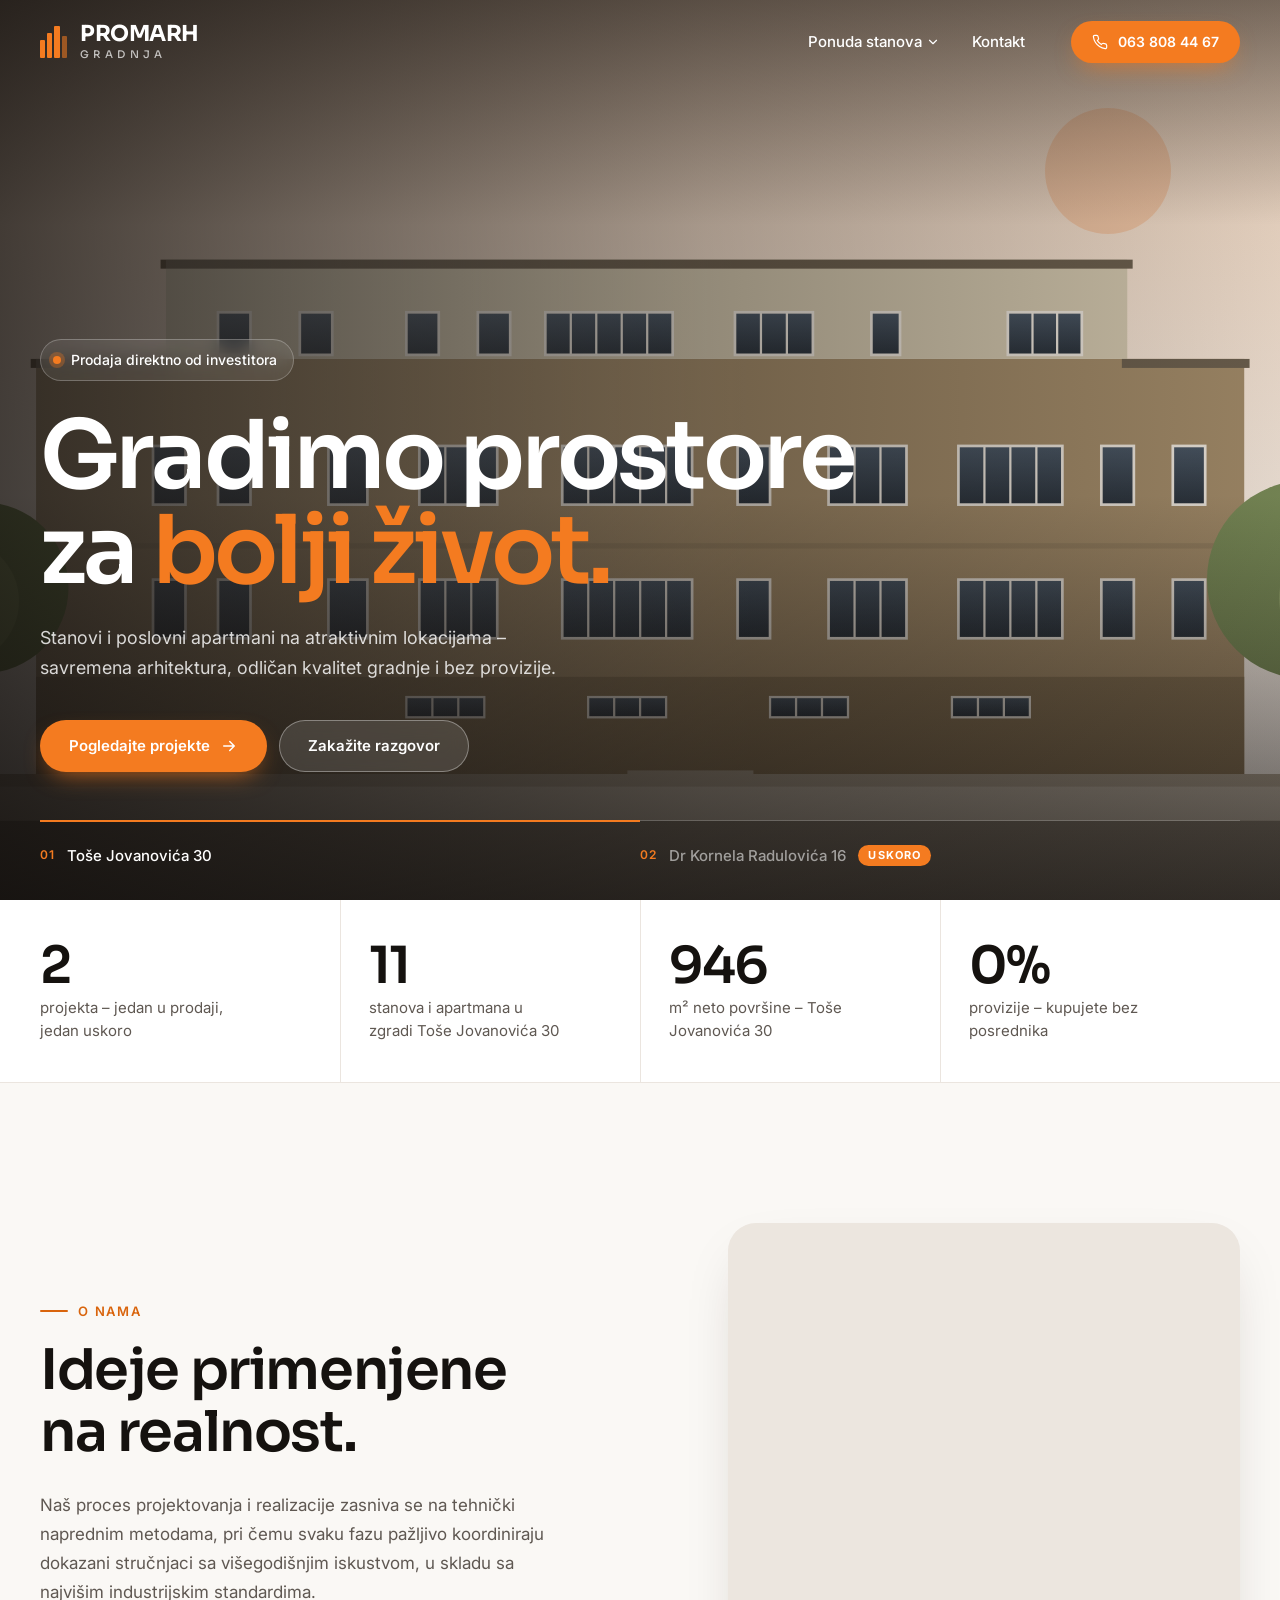
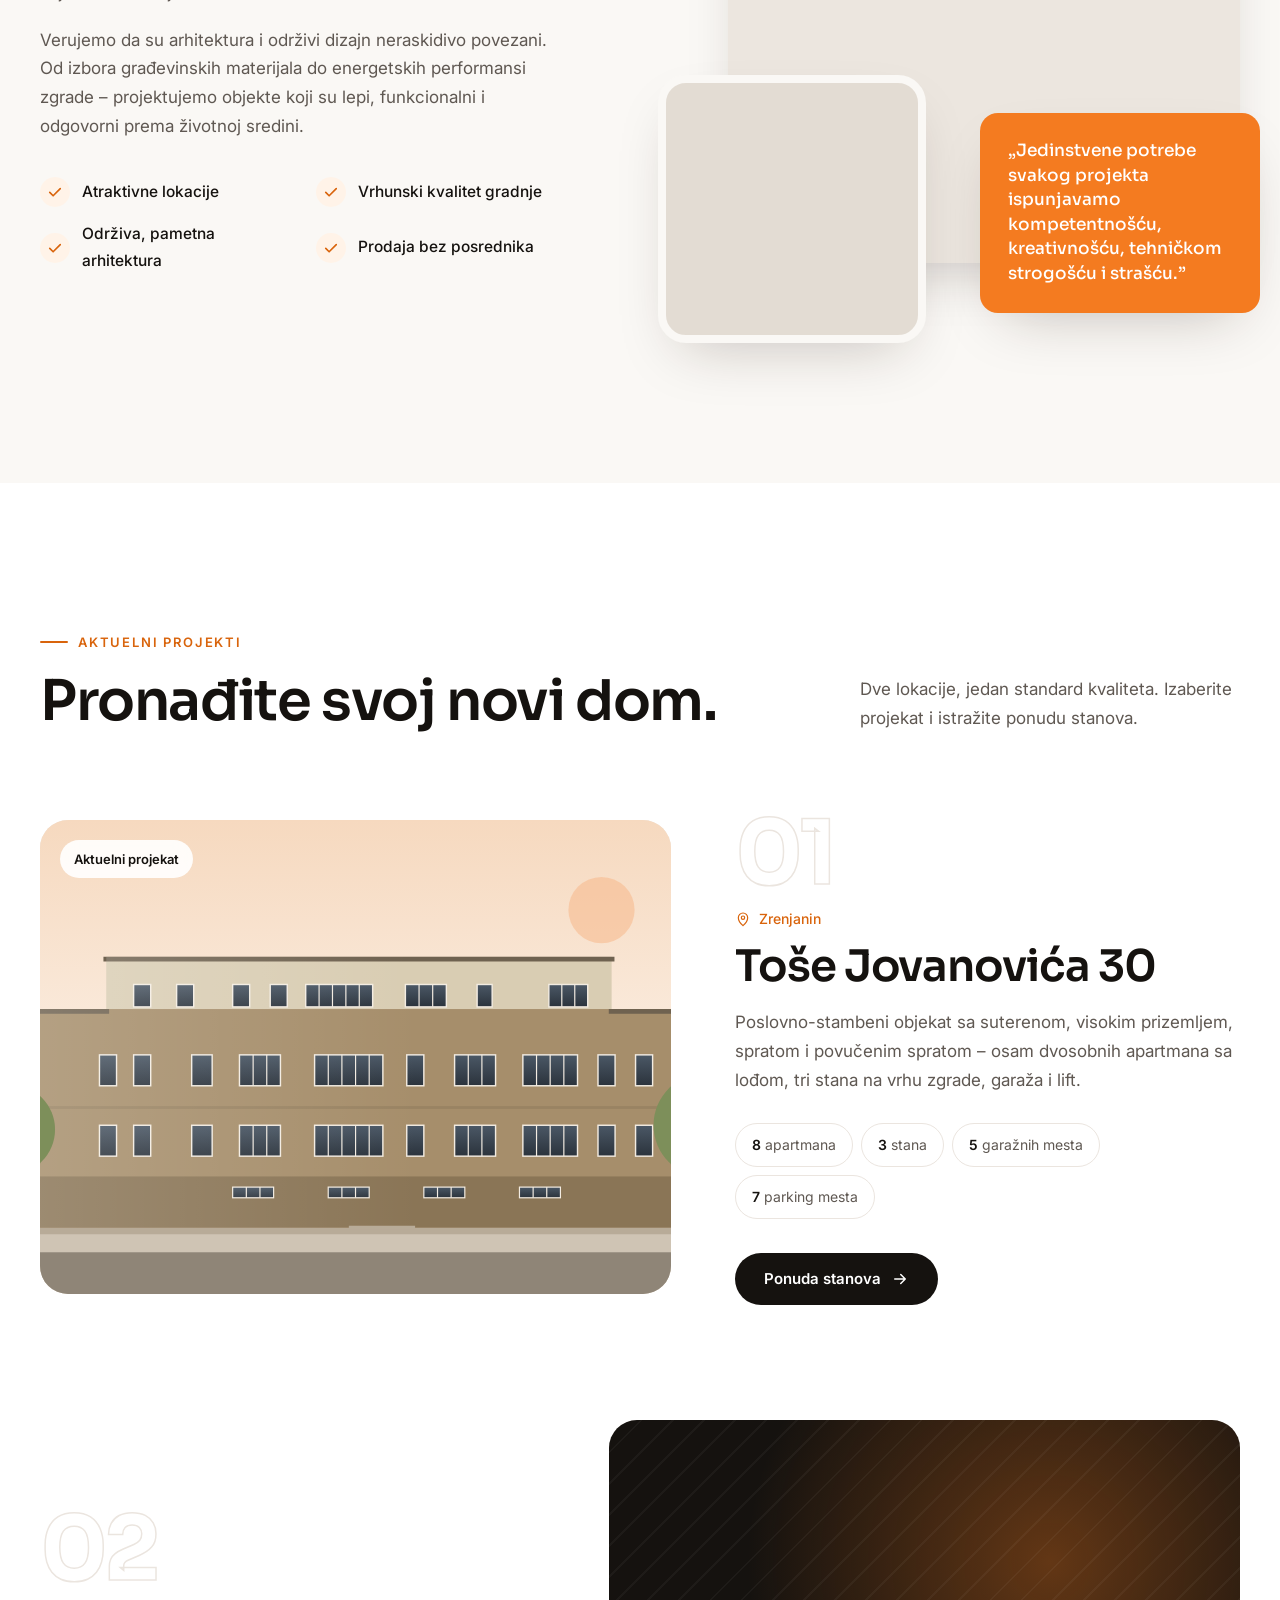
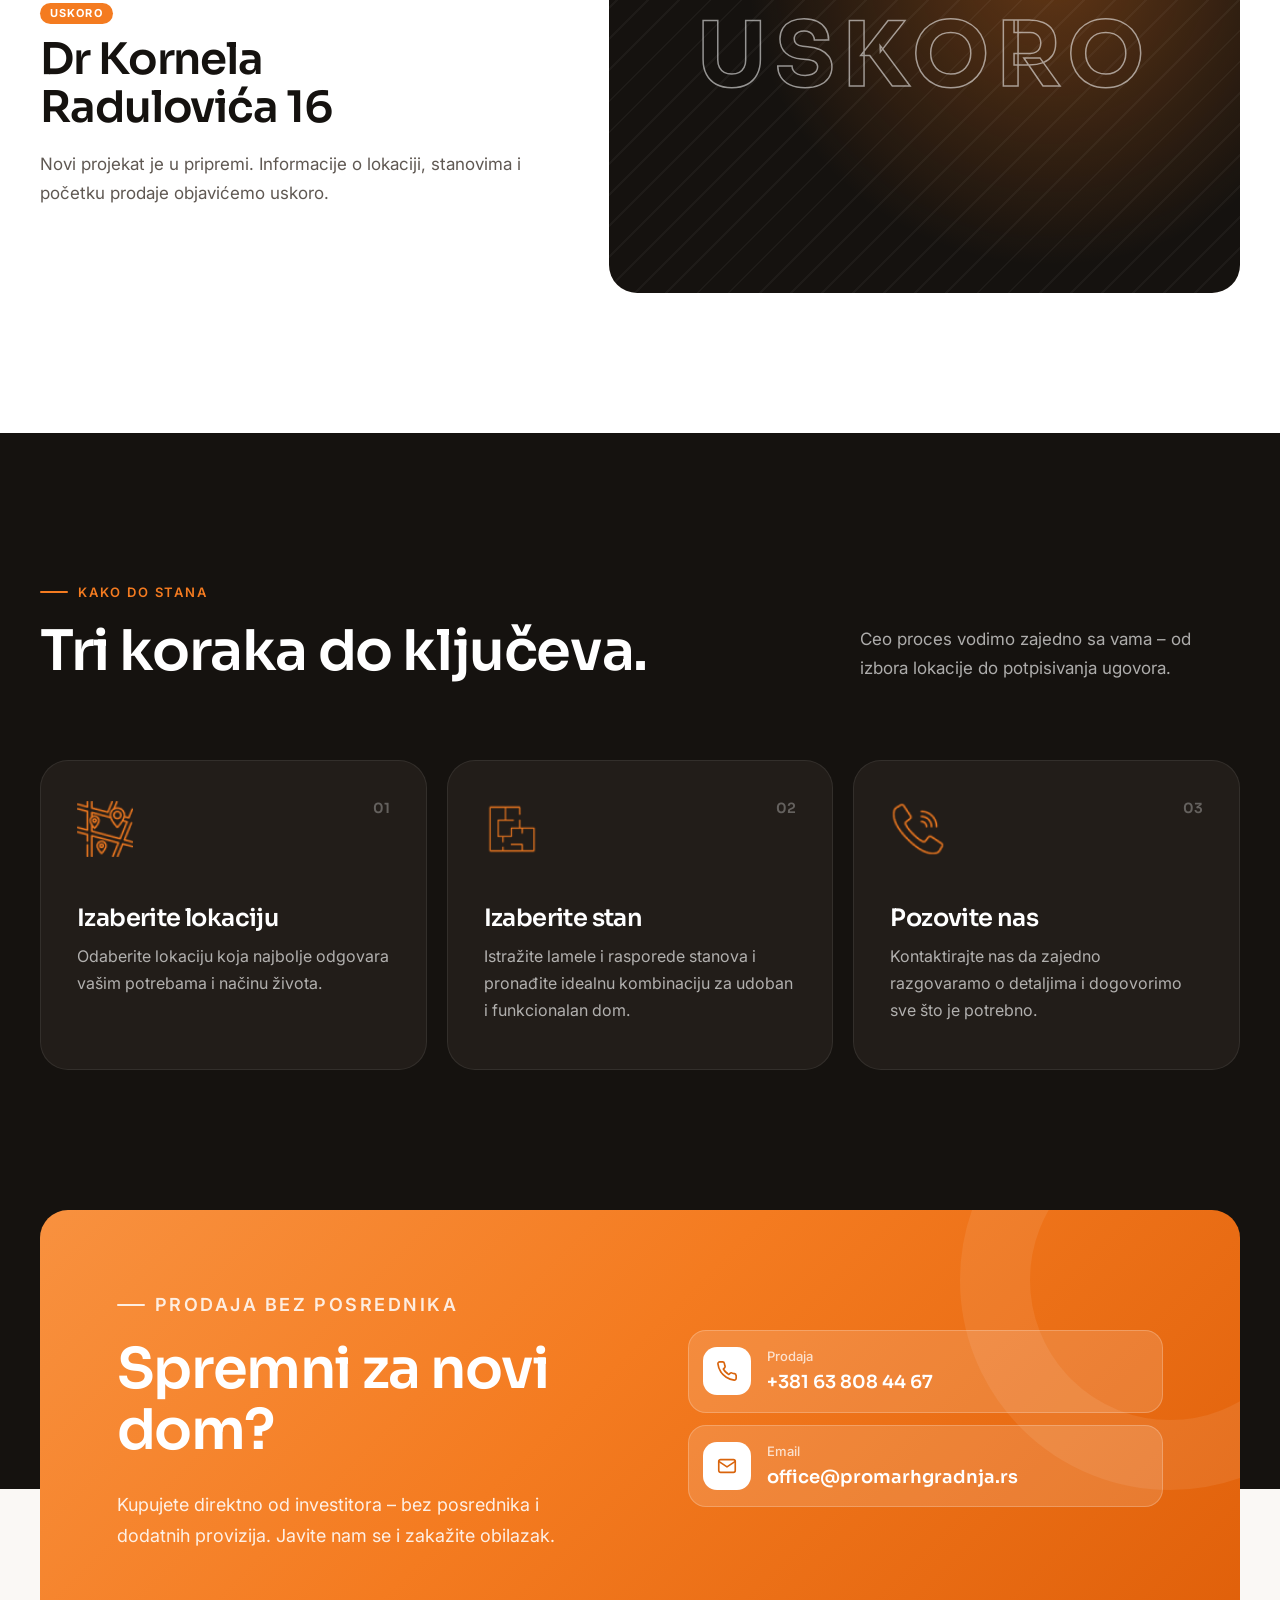
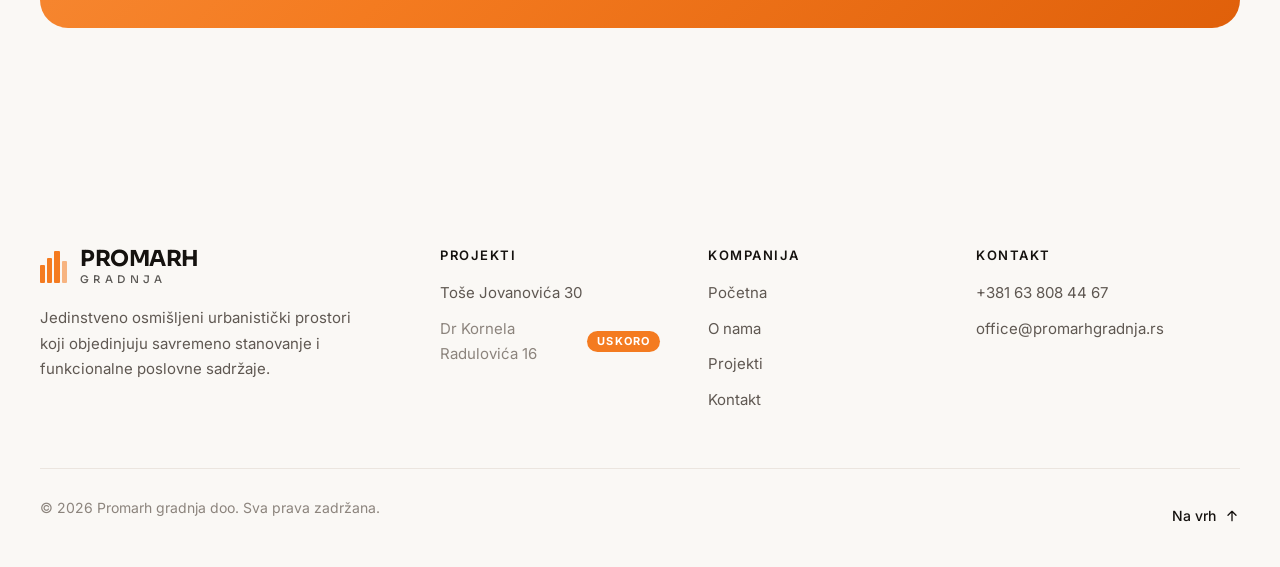
==== index.html @ 849f1422 "prvi" ====
<!doctype html>
<html lang="sr-RS">
<head>
	<meta charset="UTF-8">
	<meta name="viewport" content="width=device-width, initial-scale=1, viewport-fit=cover">
	<title>Promarh gradnja – Izgradnja i prodaja stanova</title>
	<meta name="description" content="Izgradnja i prodaja stanova i poslovnih apartmana direktno od investitora. Atraktivne lokacije i odličan kvalitet gradnje.">
	<meta name="theme-color" content="#15120f">
	<link rel="icon" href="images/favicon.svg" type="image/svg+xml">
	<link rel="preconnect" href="https://fonts.googleapis.com">
	<link rel="preconnect" href="https://fonts.gstatic.com" crossorigin>
	<link href="https://fonts.googleapis.com/css2?family=Inter:wght@400;500;600&family=Sora:wght@500;600;700&display=swap" rel="stylesheet">
	<link rel="stylesheet" href="css/style.css?v=18">
</head>
<body>
	<a class="skip-link" href="#main">Pređi na sadržaj</a>

	<!-- Reusable icons -->
	<svg width="0" height="0" style="position:absolute" aria-hidden="true">
		<symbol id="i-arrow" viewBox="0 0 24 24"><path d="M5 12h14M13 6l6 6-6 6" fill="none" stroke="currentColor" stroke-width="2" stroke-linecap="round" stroke-linejoin="round"/></symbol>
		<symbol id="i-phone" viewBox="0 0 24 24"><path d="M22 16.9v3a2 2 0 0 1-2.2 2 19.8 19.8 0 0 1-8.6-3.1 19.5 19.5 0 0 1-6-6A19.8 19.8 0 0 1 2.1 4.2 2 2 0 0 1 4.1 2h3a2 2 0 0 1 2 1.7c.1.9.4 1.8.7 2.7a2 2 0 0 1-.5 2.1L8 9.8a16 16 0 0 0 6 6l1.3-1.3a2 2 0 0 1 2.1-.4c.9.3 1.8.6 2.7.7a2 2 0 0 1 1.7 2z" fill="none" stroke="currentColor" stroke-width="1.8" stroke-linecap="round" stroke-linejoin="round"/></symbol>
		<symbol id="i-mail" viewBox="0 0 24 24"><rect x="3" y="5" width="18" height="14" rx="2" fill="none" stroke="currentColor" stroke-width="1.8"/><path d="m3 7 9 6 9-6" fill="none" stroke="currentColor" stroke-width="1.8" stroke-linecap="round" stroke-linejoin="round"/></symbol>
		<symbol id="i-pin" viewBox="0 0 24 24"><path d="M12 22s7-6.1 7-12a7 7 0 1 0-14 0c0 5.9 7 12 7 12z" fill="none" stroke="currentColor" stroke-width="1.8"/><circle cx="12" cy="10" r="2.5" fill="none" stroke="currentColor" stroke-width="1.8"/></symbol>
		<symbol id="i-check" viewBox="0 0 24 24"><path d="m5 12.5 4.5 4.5L19 7.5" fill="none" stroke="currentColor" stroke-width="2.2" stroke-linecap="round" stroke-linejoin="round"/></symbol>
		<symbol id="i-chevron" viewBox="0 0 24 24"><path d="m6 9 6 6 6-6" fill="none" stroke="currentColor" stroke-width="2" stroke-linecap="round" stroke-linejoin="round"/></symbol>
		<symbol id="i-logo" viewBox="0 0 56 64"><rect x="0" y="28" width="10" height="36" rx="2" fill="#f47b20"/><rect x="14" y="14" width="10" height="50" rx="2" fill="#f47b20"/><rect x="28" y="0" width="12" height="64" rx="2" fill="#f47b20"/><rect x="44" y="20" width="10" height="44" rx="2" fill="#f47b20" opacity=".55"/></symbol>
	</svg>

	<!-- Header -->
	<header class="site-header" id="header">
		<div class="header-inner">
			<a href="/" class="brand" rel="home" aria-label="Promarh gradnja – početna">
				<svg class="brand-mark" width="28" height="32" aria-hidden="true"><use href="#i-logo"/></svg>
				<span class="brand-text">Promarh<small>gradnja</small></span>
			</a>

			<nav class="main-nav" aria-label="Glavni meni">
				<ul class="menu">
					<li class="has-children">
						<button class="menu-parent" aria-expanded="false">Ponuda stanova <svg width="14" height="14" aria-hidden="true"><use href="#i-chevron"/></svg></button>
						<ul class="dropdown">
							<li><a href="/tose-jovanovica-30/">Toše Jovanovića&nbsp;30</a></li>
							<li><span class="soon-item" aria-disabled="true">Dr Kornela Radulovića&nbsp;16 <span class="soon-badge">Uskoro</span></span></li>
						</ul>
					</li>
					<li><a href="/kontakt/">Kontakt</a></li>
				</ul>
			</nav>

			<a class="btn btn-accent btn-sm header-cta" href="tel:+381638084467">
				<svg width="16" height="16" aria-hidden="true"><use href="#i-phone"/></svg>
				<span>063 808 44 67</span>
			</a>

			<button class="menu-toggle" aria-label="Otvori meni" aria-controls="mobile-nav" aria-expanded="false">
				<span></span><span></span>
			</button>
		</div>
	</header>

	<!-- Mobile menu -->
	<div class="mobile-nav" id="mobile-nav" hidden>
		<nav aria-label="Mobilni meni">
			<ul>
				<li><a href="/">Početna</a></li>
				<li class="m-group">
					<button class="m-parent" aria-expanded="false">Ponuda stanova <svg width="18" height="18" aria-hidden="true"><use href="#i-chevron"/></svg></button>
					<ul>
						<li><a href="/tose-jovanovica-30/">Toše Jovanovića&nbsp;30</a></li>
						<li><span class="soon-item" aria-disabled="true">Dr Kornela Radulovića&nbsp;16 <span class="soon-badge">Uskoro</span></span></li>
					</ul>
				</li>
				<li><a href="/kontakt/">Kontakt</a></li>
			</ul>
		</nav>
		<div class="mobile-nav-contact">
			<a class="btn btn-accent" href="tel:+381638084467"><svg width="18" height="18" aria-hidden="true"><use href="#i-phone"/></svg> +381 63 808 44 67</a>
			<a class="mobile-mail" href="mailto:office@promarhgradnja.rs">office@promarhgradnja.rs</a>
		</div>
	</div>

	<main id="main">
		<!-- Hero -->
		<section class="hero" aria-label="Promarh gradnja">
			<div class="hero-media">
				<div class="hero-slide is-active" style="background-image:url('images/tose-jovanovica-30/fasada.svg')"></div>
			</div>

			<div class="container hero-content">
				<p class="pill reveal"><span class="dot"></span> Prodaja direktno od investitora</p>
				<h1 class="reveal" style="--d:.1s">Gradimo prostore<br>za <em>bolji život.</em></h1>
				<p class="hero-lead reveal" style="--d:.2s">Stanovi i poslovni apartmani na atraktivnim lokacijama – savremena arhitektura, odličan kvalitet gradnje i bez provizije.</p>
				<div class="hero-actions reveal" style="--d:.3s">
					<a class="btn btn-accent" href="#projekti">Pogledajte projekte <svg width="18" height="18" aria-hidden="true"><use href="#i-arrow"/></svg></a>
					<a class="btn btn-glass" href="#kontakt">Zakažite razgovor</a>
				</div>
			</div>

			<div class="container hero-bottom">
				<div class="hero-tabs" role="tablist" aria-label="Projekti">
					<button class="hero-tab is-active" role="tab" aria-selected="true" data-slide="0"><span class="tab-num">01</span> Toše Jovanovića&nbsp;30<i></i></button>
					<span class="hero-tab hero-tab-soon" aria-disabled="true"><span class="tab-num">02</span> Dr Kornela Radulovića&nbsp;16 <span class="soon-badge">Uskoro</span></span>
				</div>
			</div>
		</section>

		<!-- Stats -->
		<section class="stats">
			<div class="container stats-grid">
				<div class="stat reveal"><strong data-count="2">2</strong><span>projekta – jedan u prodaji, jedan uskoro</span></div>
				<div class="stat reveal" style="--d:.1s"><strong data-count="11">11</strong><span>stanova i apartmana u zgradi Toše Jovanovića&nbsp;30</span></div>
				<div class="stat reveal" style="--d:.2s"><strong data-count="962">962</strong><span>m² neto površine – Toše Jovanovića&nbsp;30</span></div>
				<div class="stat reveal" style="--d:.3s"><strong>0%</strong><span>provizije – kupujete bez posrednika</span></div>
			</div>
		</section>

		<!-- About -->
		<section class="about section" id="o-nama">
			<div class="container about-grid">
				<div class="about-copy">
					<p class="eyebrow reveal">O nama</p>
					<h2 class="reveal" style="--d:.1s">Ideje primenjene na realnost.</h2>
					<p class="reveal" style="--d:.2s">Naš proces projektovanja i realizacije zasniva se na tehnički naprednim metodama, pri čemu svaku fazu pažljivo koordiniraju dokazani stručnjaci sa višegodišnjim iskustvom, u skladu sa najvišim industrijskim standardima.</p>
					<p class="reveal" style="--d:.25s">Verujemo da su arhitektura i održivi dizajn neraskidivo povezani. Od izbora građevinskih materijala do energetskih performansi zgrade – projektujemo objekte koji su lepi, funkcionalni i odgovorni prema životnoj sredini.</p>
					<ul class="checklist reveal" style="--d:.3s">
						<li><svg width="18" height="18" aria-hidden="true"><use href="#i-check"/></svg> Atraktivne lokacije</li>
						<li><svg width="18" height="18" aria-hidden="true"><use href="#i-check"/></svg> Vrhunski kvalitet gradnje</li>
						<li><svg width="18" height="18" aria-hidden="true"><use href="#i-check"/></svg> Održiva, pametna arhitektura</li>
						<li><svg width="18" height="18" aria-hidden="true"><use href="#i-check"/></svg> Prodaja bez posrednika</li>
					</ul>
				</div>

				<div class="about-media">
					<!-- Image placeholders: put an <img> inside each figure to fill it -->
					<figure class="about-img-main img-placeholder reveal" aria-hidden="true"></figure>
					<figure class="about-img-small img-placeholder reveal" style="--d:.15s" aria-hidden="true"></figure>
					<blockquote class="about-quote reveal" style="--d:.3s">
						„Jedinstvene potrebe svakog projekta ispunjavamo kompetentnošću, kreativnošću, tehničkom strogošću i strašću.”
					</blockquote>
				</div>
			</div>
		</section>

		<!-- Projects -->
		<section class="projects section" id="projekti">
			<div class="container">
				<div class="section-head">
					<div>
						<p class="eyebrow reveal">Aktuelni projekti</p>
						<h2 class="reveal" style="--d:.1s">Pronađite svoj novi dom.</h2>
					</div>
					<p class="section-head-text reveal" style="--d:.2s">Dve lokacije, jedan standard kvaliteta. Izaberite projekat i istražite ponudu stanova.</p>
				</div>

				<article class="project reveal" id="tose-jovanovica-30">
					<a class="project-media" href="/tose-jovanovica-30/" tabindex="-1" aria-hidden="true">
						<img class="img-illustration" src="images/tose-jovanovica-30/fasada.svg" alt="" loading="lazy">
						<span class="project-tag">Aktuelni projekat</span>
					</a>
					<div class="project-body">
						<span class="project-num">01</span>
						<p class="project-loc"><svg width="16" height="16" aria-hidden="true"><use href="#i-pin"/></svg> Zrenjanin</p>
						<h3>Toše Jovanovića&nbsp;30</h3>
						<p>Poslovno-stambeni objekat sa suterenom, visokim prizemljem, spratom i povučenim spratom – osam dvosobnih apartmana sa lođom, tri stana na vrhu zgrade, garaža i lift.</p>
						<ul class="facts">
							<li><strong>8</strong> apartmana</li>
							<li><strong>3</strong> stana</li>
							<li><strong>5</strong> garažnih mesta</li>
							<li><strong>7</strong> parking mesta</li>
						</ul>
						<a class="btn btn-dark" href="/tose-jovanovica-30/">Ponuda stanova <svg width="18" height="18" aria-hidden="true"><use href="#i-arrow"/></svg></a>
					</div>
				</article>

				<article class="project project-reverse project-soon reveal" id="dr-kornela-radulovica-16">
					<div class="project-media">
						<span class="soon-panel" aria-hidden="true"><span>Uskoro</span></span>
					</div>
					<div class="project-body">
						<span class="project-num">02</span>
						<p class="project-loc"><span class="soon-badge">Uskoro</span></p>
						<h3>Dr Kornela Radulovića&nbsp;16</h3>
						<p>Novi projekat je u pripremi. Informacije o lokaciji, stanovima i početku prodaje objavićemo uskoro.</p>
					</div>
				</article>
			</div>
		</section>

		<!-- Process -->
		<section class="process section">
			<div class="container">
				<div class="section-head">
					<div>
						<p class="eyebrow reveal">Kako do stana</p>
						<h2 class="reveal" style="--d:.1s">Tri koraka do ključeva.</h2>
					</div>
					<p class="section-head-text reveal" style="--d:.2s">Ceo proces vodimo zajedno sa vama – od izbora lokacije do potpisivanja ugovora.</p>
				</div>

				<ol class="steps">
					<li class="step reveal">
						<span class="step-icon" style="-webkit-mask-image:url('images/ikona-mapa.webp');mask-image:url('images/ikona-mapa.webp')" aria-hidden="true"></span>
						<span class="step-num">01</span>
						<h3>Izaberite lokaciju</h3>
						<p>Odaberite lokaciju koja najbolje odgovara vašim potrebama i načinu života.</p>
					</li>
					<li class="step reveal" style="--d:.15s">
						<span class="step-icon" style="-webkit-mask-image:url('images/nacrt-sprata.webp');mask-image:url('images/nacrt-sprata.webp')" aria-hidden="true"></span>
						<span class="step-num">02</span>
						<h3>Izaberite stan</h3>
						<p>Istražite lamele i rasporede stanova i pronađite idealnu kombinaciju za udoban i funkcionalan dom.</p>
					</li>
					<li class="step reveal" style="--d:.3s">
						<span class="step-icon" style="-webkit-mask-image:url('images/ikona-telefon.webp');mask-image:url('images/ikona-telefon.webp')" aria-hidden="true"></span>
						<span class="step-num">03</span>
						<h3>Pozovite nas</h3>
						<p>Kontaktirajte nas da zajedno razgovaramo o detaljima i dogovorimo sve što je potrebno.</p>
					</li>
				</ol>
			</div>
		</section>

		<!-- CTA -->
		<section class="cta section" id="kontakt">
			<div class="container">
				<div class="cta-card reveal">
					<div class="cta-copy">
						<p class="eyebrow eyebrow-light">Prodaja bez posrednika</p>
						<h2>Spremni za novi dom?</h2>
						<p>Kupujete direktno od investitora – bez posrednika i dodatnih provizija. Javite nam se i zakažite obilazak.</p>
					</div>
					<div class="cta-actions">
						<a class="cta-link" href="tel:+381638084467">
							<span class="cta-icon"><svg width="22" height="22" aria-hidden="true"><use href="#i-phone"/></svg></span>
							<span><small>Prodaja</small>+381 63 808 44 67</span>
						</a>
						<a class="cta-link" href="mailto:office@promarhgradnja.rs">
							<span class="cta-icon"><svg width="22" height="22" aria-hidden="true"><use href="#i-mail"/></svg></span>
							<span><small>Email</small>office@promarhgradnja.rs</span>
						</a>
					</div>
				</div>
			</div>
		</section>
	</main>

	<!-- Footer -->
	<footer class="site-footer">
		<div class="container footer-grid">
			<div class="footer-brand">
				<a href="/" class="brand" aria-label="Promarh gradnja – početna">
					<svg class="brand-mark" width="28" height="32" aria-hidden="true"><use href="#i-logo"/></svg>
					<span class="brand-text">Promarh<small>gradnja</small></span>
				</a>
				<p>Jedinstveno osmišljeni urbanistički prostori koji objedinjuju savremeno stanovanje i funkcionalne poslovne sadržaje.</p>
			</div>
			<div class="footer-col">
				<h4>Projekti</h4>
				<ul>
					<li><a href="/tose-jovanovica-30/">Toše Jovanovića&nbsp;30</a></li>
					<li><span class="soon-item" aria-disabled="true">Dr Kornela Radulovića&nbsp;16 <span class="soon-badge">Uskoro</span></span></li>
				</ul>
			</div>
			<div class="footer-col">
				<h4>Kompanija</h4>
				<ul>
					<li><a href="/">Početna</a></li>
					<li><a href="/#o-nama">O nama</a></li>
					<li><a href="/#projekti">Projekti</a></li>
					<li><a href="/kontakt/">Kontakt</a></li>
				</ul>
			</div>
			<div class="footer-col">
				<h4>Kontakt</h4>
				<ul>
					<li><a href="tel:+381638084467">+381 63 808 44 67</a></li>
					<li><a href="mailto:office@promarhgradnja.rs">office@promarhgradnja.rs</a></li>
				</ul>
			</div>
		</div>
		<div class="container footer-bottom">
			<p>© <span id="year">2026</span> Promarh gradnja doo. Sva prava zadržana.</p>
			<a href="#header" class="to-top">Na vrh <svg width="16" height="16" aria-hidden="true"><use href="#i-arrow"/></svg></a>
		</div>
	</footer>


	<script src="js/main.js?v=18"></script>
</body>
</html>
---- css/style.css ----
/* ==========================================================================
   Promarh gradnja – home page
   ========================================================================== */

:root {
	--accent: #f47b20;
	--accent-600: #d9640c;
	--accent-50: #fff3e8;
	--green: #1f6b47;
	--ink: #15120f;
	--ink-2: #221d19;
	--ink-3: #2e2823;
	--text: #5f5852;
	--muted: #8c847d;
	--line: #ebe5df;
	--bg: #faf8f5;
	--white: #fff;

	--font-display: 'Sora', system-ui, sans-serif;
	--font-body: 'Inter', system-ui, sans-serif;

	--radius-lg: 28px;
	--radius: 18px;
	--radius-sm: 12px;
	--shadow: 0 24px 60px -24px rgba(40, 24, 10, .25);
	--shadow-sm: 0 10px 30px -12px rgba(40, 24, 10, .18);

	--container: 1240px;
	--gutter: clamp(16px, 4vw, 40px);
	--header-h: 84px;
	--ease: cubic-bezier(.22, .8, .24, 1);
}

*,
*::before,
*::after { box-sizing: border-box; }

html { scroll-behavior: smooth; scroll-padding-top: 90px; }

body {
	margin: 0;
	font-family: var(--font-body);
	font-size: 17px;
	line-height: 1.7;
	color: var(--text);
	background: var(--bg);
	-webkit-font-smoothing: antialiased;
	text-rendering: optimizeLegibility;
}
body.no-scroll { overflow: hidden; }

img { max-width: 100%; height: auto; display: block; }
a { color: inherit; text-decoration: none; }
button { font: inherit; color: inherit; }
ul, ol { margin: 0; padding: 0; list-style: none; }
figure, blockquote { margin: 0; }

h1, h2, h3, h4 {
	margin: 0 0 .5em;
	font-family: var(--font-display);
	font-weight: 600;
	line-height: 1.1;
	letter-spacing: -.025em;
	color: var(--ink);
}
h2 { font-size: clamp(34px, 4.6vw, 56px); }
h3 { font-size: clamp(26px, 2.6vw, 36px); }
p { margin: 0 0 1.1em; }
p:last-child { margin-bottom: 0; }

.container {
	width: 100%;
	max-width: calc(var(--container) + var(--gutter) * 2);
	margin: 0 auto;
	padding: 0 var(--gutter);
}
.section { padding: clamp(80px, 11vw, 140px) 0; }

.skip-link {
	position: absolute;
	left: -9999px;
	top: 10px;
	z-index: 1000;
	padding: 10px 18px;
	border-radius: 999px;
	background: var(--white);
	color: var(--ink);
}
.skip-link:focus { left: 10px; }

:focus-visible { outline: 2px solid var(--accent); outline-offset: 3px; }

.eyebrow {
	display: inline-flex;
	align-items: center;
	gap: 10px;
	margin-bottom: 18px;
	font-size: 13px;
	font-weight: 600;
	letter-spacing: .14em;
	text-transform: uppercase;
	color: var(--accent-600);
}
.eyebrow::before {
	content: '';
	width: 28px;
	height: 2px;
	border-radius: 2px;
	background: currentColor;
}
.eyebrow-light { color: rgba(255, 255, 255, .85); }

/* Buttons ---------------------------------------------------------------- */

.btn {
	display: inline-flex;
	align-items: center;
	justify-content: center;
	gap: 10px;
	padding: 16px 28px;
	border: 1px solid transparent;
	border-radius: 999px;
	font-size: 15px;
	font-weight: 600;
	line-height: 1;
	white-space: nowrap;
	cursor: pointer;
	transition: background-color .25s, color .25s, border-color .25s, transform .25s var(--ease), box-shadow .25s;
}
.btn svg { transition: transform .25s var(--ease); }
.btn:hover svg use[href="#i-arrow"],
.btn:hover svg { transform: translateX(3px); }
.btn:has(use[href="#i-phone"]):hover svg { transform: none; }
.btn-sm { padding: 12px 20px; font-size: 14px; }

.btn-accent { background: var(--accent); color: var(--white); box-shadow: 0 10px 24px -10px rgba(244, 123, 32, .8); }
.btn-accent:hover { background: var(--accent-600); transform: translateY(-2px); }

.btn-glass {
	background: rgba(255, 255, 255, .12);
	border-color: rgba(255, 255, 255, .35);
	color: var(--white);
	backdrop-filter: blur(10px);
	-webkit-backdrop-filter: blur(10px);
}
.btn-glass:hover { background: var(--white); color: var(--ink); }

.btn-dark { background: var(--ink); color: var(--white); }
.btn-dark:hover { background: var(--accent); transform: translateY(-2px); }

/* Brand ------------------------------------------------------------------ */

.brand {
	display: inline-flex;
	align-items: center;
	gap: 12px;
	flex-shrink: 0;
}
.brand-text {
	display: flex;
	flex-direction: column;
	font-family: var(--font-display);
	font-size: 22px;
	font-weight: 700;
	line-height: 1;
	letter-spacing: -.02em;
	text-transform: uppercase;
}
.brand-text small {
	margin-top: 5px;
	font-size: 10.5px;
	font-weight: 500;
	letter-spacing: .42em;
	opacity: .7;
}

/* Header ----------------------------------------------------------------- */

.site-header {
	position: fixed;
	top: 0;
	left: 0;
	right: 0;
	z-index: 100;
	color: var(--white);
	transition: background-color .35s, color .35s, box-shadow .35s, transform .35s var(--ease);
}
.header-inner {
	display: flex;
	align-items: center;
	gap: 32px;
	height: var(--header-h);
	max-width: calc(var(--container) + var(--gutter) * 2);
	margin: 0 auto;
	padding: 0 var(--gutter);
}
.site-header.is-scrolled {
	color: var(--ink);
	background: rgba(250, 248, 245, .82);
	backdrop-filter: saturate(180%) blur(16px);
	-webkit-backdrop-filter: saturate(180%) blur(16px);
	box-shadow: 0 1px 0 var(--line);
}
.site-header.is-hidden { transform: translateY(-100%); }

.main-nav { margin-left: auto; }
.menu { display: flex; align-items: center; gap: 4px; }
.menu > li { position: relative; }
.menu > li > a,
.menu-parent {
	display: inline-flex;
	align-items: center;
	gap: 4px;
	padding: 10px 14px;
	border: 0;
	border-radius: 999px;
	background: none;
	font-size: 15px;
	font-weight: 500;
	cursor: pointer;
	transition: background-color .2s, color .2s;
}
.menu > li > a:hover,
.menu-parent:hover,
.menu > li:focus-within > .menu-parent { background: rgba(255, 255, 255, .14); }
.is-scrolled .menu > li > a:hover,
.is-scrolled .menu-parent:hover,
.is-scrolled .menu > li:focus-within > .menu-parent { background: rgba(21, 18, 15, .06); }
.menu-parent svg { transition: transform .25s; }
.has-children:hover .menu-parent svg,
.menu-parent[aria-expanded="true"] svg { transform: rotate(180deg); }

.dropdown {
	position: absolute;
	top: calc(100% + 10px);
	left: 50%;
	width: 290px;
	padding: 8px;
	border-radius: var(--radius);
	background: var(--white);
	box-shadow: var(--shadow);
	opacity: 0;
	visibility: hidden;
	transform: translate(-50%, 8px);
	transition: opacity .2s, transform .25s var(--ease), visibility .2s;
}
.dropdown::before {
	/* hover bridge between trigger and panel */
	content: '';
	position: absolute;
	left: 0;
	right: 0;
	top: -12px;
	height: 12px;
}
.has-children:hover > .dropdown,
.has-children:focus-within > .dropdown,
.menu-parent[aria-expanded="true"] + .dropdown {
	opacity: 1;
	visibility: visible;
	transform: translate(-50%, 0);
}
.dropdown a {
	display: block;
	padding: 11px 14px;
	border-radius: var(--radius-sm);
	font-size: 14.5px;
	line-height: 1.4;
	color: var(--ink);
	transition: background-color .2s, color .2s;
}
.dropdown a:hover { background: var(--accent-50); color: var(--accent-600); }

.menu-toggle {
	display: none;
	position: relative;
	width: 46px;
	height: 46px;
	margin-left: auto;
	border: 1px solid currentColor;
	border-radius: 50%;
	background: none;
	cursor: pointer;
	opacity: .9;
}
.menu-toggle span {
	position: absolute;
	left: 13px;
	right: 13px;
	height: 2px;
	border-radius: 2px;
	background: currentColor;
	transition: transform .3s var(--ease), top .3s var(--ease);
}
.menu-toggle span:first-child { top: 18px; }
.menu-toggle span:last-child { top: 25px; }
.menu-open .menu-toggle span:first-child { top: 21.5px; transform: rotate(45deg); }
.menu-open .menu-toggle span:last-child { top: 21.5px; transform: rotate(-45deg); }

/* Mobile nav */
.mobile-nav {
	position: fixed;
	inset: 0;
	z-index: 90;
	display: flex;
	flex-direction: column;
	padding: calc(var(--header-h) + 20px) var(--gutter) 32px;
	overflow-y: auto;
	background: var(--ink);
	color: var(--white);
	animation: fade-in .3s ease;
}
.mobile-nav[hidden] { display: none; }
.mobile-nav nav > ul > li { border-bottom: 1px solid rgba(255, 255, 255, .08); }
.mobile-nav nav > ul > li > a,
.m-parent {
	display: flex;
	align-items: center;
	justify-content: space-between;
	width: 100%;
	padding: 16px 0;
	border: 0;
	background: none;
	font-family: var(--font-display);
	font-size: 24px;
	font-weight: 500;
	letter-spacing: -.02em;
	text-align: left;
	cursor: pointer;
}
.m-parent svg { transition: transform .25s; }
.m-parent[aria-expanded="true"] svg { transform: rotate(180deg); }
.m-group ul { display: none; padding: 0 0 14px; }
.m-parent[aria-expanded="true"] + ul { display: block; }
.m-group ul a { display: block; padding: 8px 0; color: rgba(255, 255, 255, .7); }
.m-group ul a:hover { color: var(--accent); }
.mobile-nav-contact {
	display: flex;
	flex-direction: column;
	gap: 14px;
	margin-top: auto;
	padding-top: 32px;
}
.mobile-mail { text-align: center; color: rgba(255, 255, 255, .7); }
.menu-open .site-header { color: var(--white); background: transparent; box-shadow: none; backdrop-filter: none; -webkit-backdrop-filter: none; }
.menu-open .header-cta { display: none; }
.menu-open .header-cta + .menu-toggle { margin-left: auto; }

/* Hero ------------------------------------------------------------------- */

.hero {
	position: relative;
	display: flex;
	flex-direction: column;
	justify-content: flex-end;
	min-height: 100vh;
	min-height: 100svh;
	padding-top: var(--header-h);
	overflow: hidden;
	color: var(--white);
	background: var(--ink);
}
.hero-media { position: absolute; inset: 0; }
.hero-media::after {
	content: '';
	position: absolute;
	inset: 0;
	background:
		linear-gradient(90deg, rgba(15, 12, 10, .78) 0%, rgba(15, 12, 10, .35) 55%, rgba(15, 12, 10, .1) 100%),
		linear-gradient(0deg, rgba(15, 12, 10, .7) 0%, rgba(15, 12, 10, 0) 45%),
		linear-gradient(180deg, rgba(15, 12, 10, .5) 0%, rgba(15, 12, 10, 0) 25%);
}
.hero-slide {
	position: absolute;
	inset: 0;
	background-size: cover;
	background-position: center;
	opacity: 0;
	transform: scale(1.08);
	transition: opacity 1.2s ease, transform 7s linear;
}
.hero-slide.is-active { opacity: 1; transform: scale(1); }

.hero-content {
	position: relative;
	padding-top: 60px;
	padding-bottom: 48px;
}
.pill {
	display: inline-flex;
	align-items: center;
	gap: 10px;
	margin-bottom: 28px;
	padding: 8px 16px 8px 12px;
	border: 1px solid rgba(255, 255, 255, .25);
	border-radius: 999px;
	background: rgba(255, 255, 255, .08);
	backdrop-filter: blur(10px);
	-webkit-backdrop-filter: blur(10px);
	font-size: 14px;
	font-weight: 500;
}
.dot {
	width: 8px;
	height: 8px;
	border-radius: 50%;
	background: var(--accent);
	box-shadow: 0 0 0 4px rgba(244, 123, 32, .3);
	animation: pulse 2s infinite;
}
.hero h1 {
	max-width: 13ch;
	margin-bottom: 24px;
	font-size: clamp(44px, 7.4vw, 104px);
	font-weight: 600;
	line-height: 1;
	letter-spacing: -.04em;
	color: var(--white);
}
.hero h1 em {
	font-style: normal;
	color: var(--accent);
}
.hero-lead {
	max-width: 520px;
	margin-bottom: 36px;
	font-size: clamp(17px, 1.4vw, 19px);
	color: rgba(255, 255, 255, .82);
}
.hero-actions { display: flex; flex-wrap: wrap; gap: 12px; }

.hero-bottom {
	position: relative;
	padding-bottom: 32px;
}
.hero-tabs {
	display: grid;
	grid-template-columns: repeat(2, 1fr);
	border-top: 1px solid rgba(255, 255, 255, .2);
}
.hero-tab {
	position: relative;
	display: flex;
	align-items: center;
	gap: 12px;
	padding: 22px 0 0;
	border: 0;
	background: none;
	font-size: 15px;
	font-weight: 500;
	text-align: left;
	color: rgba(255, 255, 255, .55);
	cursor: pointer;
	transition: color .3s;
}
.hero-tab:hover,
.hero-tab.is-active { color: var(--white); }
.tab-num { font-size: 12px; font-weight: 600; letter-spacing: .1em; color: var(--accent); }
.hero-tab i {
	position: absolute;
	top: -1px;
	left: 0;
	height: 2px;
	width: 0;
	background: var(--accent);
}
.hero-tab.is-active i { animation: progress var(--slide-duration, 6s) linear forwards; }

/* Stats ------------------------------------------------------------------ */

.stats {
	position: relative;
	z-index: 2;
	background: var(--white);
	border-bottom: 1px solid var(--line);
}
.stats-grid {
	display: grid;
	grid-template-columns: repeat(4, 1fr);
}
.stat {
	padding: 40px 28px;
	border-left: 1px solid var(--line);
}
.stat:first-child { border-left: 0; padding-left: 0; }
.stat strong {
	display: block;
	margin-bottom: 6px;
	font-family: var(--font-display);
	font-size: clamp(38px, 4vw, 52px);
	font-weight: 600;
	line-height: 1;
	letter-spacing: -.04em;
	color: var(--ink);
}
.stat span { display: block; max-width: 200px; font-size: 15px; line-height: 1.5; }

/* About ------------------------------------------------------------------ */

.about-grid {
	display: grid;
	grid-template-columns: 1fr 1.1fr;
	gap: clamp(48px, 7vw, 110px);
	align-items: center;
}
.about-copy h2 { max-width: 12ch; margin-bottom: 28px; }
.about-copy > p { max-width: 540px; }

.checklist {
	display: grid;
	grid-template-columns: 1fr 1fr;
	gap: 14px 24px;
	margin-top: 36px;
}
.checklist li {
	display: flex;
	align-items: center;
	gap: 12px;
	font-size: 15.5px;
	font-weight: 500;
	color: var(--ink);
}
.checklist svg {
	flex-shrink: 0;
	width: 30px;
	height: 30px;
	padding: 6px;
	border-radius: 50%;
	background: var(--accent-50);
	color: var(--accent-600);
}

.about-media {
	position: relative;
	padding: 0 0 80px 70px;
}
.about-media figure { overflow: hidden; border-radius: var(--radius-lg); }
.about-media img { width: 100%; height: 100%; object-fit: cover; }
.about-img-main { aspect-ratio: 4 / 5; box-shadow: var(--shadow); }
.about-img-small {
	position: absolute;
	left: 0;
	bottom: 0;
	width: 46%;
	aspect-ratio: 1;
	border: 8px solid var(--bg);
	box-shadow: var(--shadow);
}
.img-placeholder { background: #ece6df; }
.about-img-small.img-placeholder { background: #e3dcd3; }
.about-quote {
	position: absolute;
	right: -20px;
	bottom: 30px;
	max-width: 280px;
	padding: 26px 28px;
	border-radius: var(--radius);
	background: var(--accent);
	box-shadow: var(--shadow);
	font-family: var(--font-display);
	font-size: 17px;
	font-weight: 500;
	line-height: 1.45;
	color: var(--white);
}

/* Projects --------------------------------------------------------------- */

.projects { background: var(--white); }

.section-head {
	display: flex;
	align-items: flex-end;
	justify-content: space-between;
	gap: 40px;
	margin-bottom: clamp(48px, 6vw, 80px);
}
.section-head h2 { margin-bottom: 0; }
.section-head-text { max-width: 380px; margin: 0; }

.project {
	display: grid;
	grid-template-columns: 1.25fr 1fr;
	gap: clamp(32px, 5vw, 80px);
	align-items: center;
}
.project + .project { margin-top: clamp(64px, 9vw, 120px); }
.project-reverse { grid-template-columns: 1fr 1.25fr; }
.project-reverse .project-media { order: 2; }

.project-media {
	position: relative;
	display: block;
	overflow: hidden;
	aspect-ratio: 4 / 3;
	border-radius: var(--radius-lg);
	background: var(--line);
}
.project-media img {
	width: 100%;
	height: 100%;
	object-fit: cover;
	transition: transform 1s var(--ease);
}
.project:hover .project-media img { transform: scale(1.05); }
.project-tag {
	position: absolute;
	top: 20px;
	left: 20px;
	padding: 8px 14px;
	border-radius: 999px;
	background: rgba(255, 255, 255, .9);
	backdrop-filter: blur(8px);
	-webkit-backdrop-filter: blur(8px);
	font-size: 13px;
	font-weight: 600;
	color: var(--ink);
}

.project-body { position: relative; }
.project-num {
	display: block;
	margin-bottom: 8px;
	font-family: var(--font-display);
	font-size: clamp(64px, 7vw, 96px);
	font-weight: 700;
	line-height: 1;
	letter-spacing: -.05em;
	color: transparent;
	-webkit-text-stroke: 1.5px var(--line);
}
.project-loc {
	display: flex;
	align-items: center;
	gap: 8px;
	margin-bottom: 12px;
	font-size: 14px;
	font-weight: 500;
	color: var(--accent-600);
}
.project-green .project-loc { color: var(--green); }
.project-body h3 { font-size: clamp(32px, 3.4vw, 46px); margin-bottom: 18px; }
.project-body > p { max-width: 500px; }

.facts {
	display: flex;
	flex-wrap: wrap;
	gap: 8px;
	margin: 28px 0 34px;
}
.facts li {
	padding: 9px 16px;
	border: 1px solid var(--line);
	border-radius: 999px;
	font-size: 14px;
	color: var(--text);
}
.facts strong { font-weight: 600; color: var(--ink); }

/* Process ---------------------------------------------------------------- */

.process {
	background: var(--ink);
	color: rgba(255, 255, 255, .65);
}
.process h2,
.process h3 { color: var(--white); }
.process .eyebrow { color: var(--accent); }

.steps {
	display: grid;
	grid-template-columns: repeat(3, 1fr);
	gap: 20px;
	counter-reset: step;
}
.step {
	position: relative;
	padding: 40px 36px 44px;
	border: 1px solid rgba(255, 255, 255, .08);
	border-radius: var(--radius-lg);
	background: var(--ink-2);
	transition: background-color .3s, border-color .3s, transform .4s var(--ease);
}
.step:hover {
	background: var(--ink-3);
	border-color: rgba(244, 123, 32, .4);
	transform: translateY(-6px);
}
.step-icon {
	display: block;
	width: 56px;
	height: 56px;
	margin-bottom: 48px;
	background: var(--accent);
	-webkit-mask: center / contain no-repeat;
	mask: center / contain no-repeat;
}
.step-num {
	position: absolute;
	top: 36px;
	right: 36px;
	font-family: var(--font-display);
	font-size: 14px;
	font-weight: 600;
	color: rgba(255, 255, 255, .3);
}
.step h3 { font-size: 24px; margin-bottom: 12px; }
.step p { font-size: 16px; }

/* CTA -------------------------------------------------------------------- */

.cta { padding-top: 0; background: linear-gradient(var(--ink) 50%, var(--bg) 50%); }
.cta-card {
	position: relative;
	display: grid;
	grid-template-columns: 1.1fr 1fr;
	gap: 48px;
	align-items: center;
	padding: clamp(40px, 6vw, 80px);
	overflow: hidden;
	border-radius: var(--radius-lg);
	background: linear-gradient(135deg, #f8913f 0%, var(--accent) 45%, #e0600a 100%);
	color: rgba(255, 255, 255, .88);
}
.cta-card::after {
	/* decorative rings */
	content: '';
	position: absolute;
	right: -140px;
	top: -140px;
	width: 420px;
	height: 420px;
	border-radius: 50%;
	border: 70px solid rgba(255, 255, 255, .08);
	pointer-events: none;
}
.cta-copy h2 { color: var(--white); }
.cta-copy p { max-width: 440px; font-size: 18px; }
.cta-actions { position: relative; z-index: 1; display: grid; gap: 12px; }
.cta-link {
	display: flex;
	align-items: center;
	gap: 16px;
	padding: 14px 20px 14px 14px;
	border-radius: var(--radius);
	background: rgba(255, 255, 255, .14);
	border: 1px solid rgba(255, 255, 255, .22);
	font-family: var(--font-display);
	font-size: 18px;
	font-weight: 600;
	color: var(--white);
	transition: background-color .25s, color .25s, transform .25s var(--ease);
	overflow-wrap: anywhere;
}
.cta-link:hover { background: var(--white); color: var(--ink); transform: translateX(4px); }
.cta-link small {
	display: block;
	font-family: var(--font-body);
	font-size: 13px;
	font-weight: 500;
	opacity: .75;
}
.cta-icon {
	display: grid;
	place-items: center;
	flex-shrink: 0;
	width: 48px;
	height: 48px;
	border-radius: 14px;
	background: var(--white);
	color: var(--accent-600);
}

/* Footer ----------------------------------------------------------------- */

.site-footer {
	padding: 80px 0 32px;
	background: var(--bg);
	font-size: 15px;
}
.footer-grid {
	display: grid;
	grid-template-columns: 1.6fr 1fr 1fr 1.2fr;
	gap: 48px;
	padding-bottom: 56px;
}
.footer-brand .brand { margin-bottom: 20px; color: var(--ink); }
.footer-brand p { max-width: 320px; }
.footer-col h4 {
	margin-bottom: 18px;
	font-family: var(--font-body);
	font-size: 13px;
	font-weight: 600;
	letter-spacing: .12em;
	text-transform: uppercase;
	color: var(--ink);
}
.footer-col li + li { margin-top: 10px; }
.footer-col a { transition: color .2s; overflow-wrap: anywhere; }
.footer-col a:hover { color: var(--accent-600); }

.footer-bottom {
	position: relative;
	display: flex;
	align-items: center;
	justify-content: space-between;
	gap: 20px;
	padding-top: 28px;
	font-size: 14px;
	color: var(--muted);
}
.footer-bottom::before {
	content: '';
	position: absolute;
	top: 0;
	left: var(--gutter);
	right: var(--gutter);
	border-top: 1px solid var(--line);
}
.to-top {
	display: inline-flex;
	align-items: center;
	gap: 8px;
	font-weight: 500;
	color: var(--ink);
}
.to-top svg { transform: rotate(-90deg); transition: transform .25s var(--ease); }
.to-top:hover svg { transform: rotate(-90deg) translateX(3px); }

/* Animations ------------------------------------------------------------- */

.reveal {
	opacity: 0;
	transform: translateY(28px);
	transition: opacity .9s var(--ease), transform .9s var(--ease);
	transition-delay: var(--d, 0s);
}
.reveal.is-visible { opacity: 1; transform: none; }

@keyframes progress { from { width: 0; } to { width: 100%; } }
@keyframes fade-in { from { opacity: 0; } to { opacity: 1; } }
@keyframes pulse {
	0%, 100% { box-shadow: 0 0 0 4px rgba(244, 123, 32, .3); }
	50% { box-shadow: 0 0 0 8px rgba(244, 123, 32, 0); }
}

@media (prefers-reduced-motion: reduce) {
	html { scroll-behavior: auto; }
	*, *::before, *::after { animation: none !important; transition: none !important; }
	.reveal { opacity: 1; transform: none; }
}

/* Responsive ------------------------------------------------------------- */

@media (max-width: 820px) {
	.main-nav { display: none; }
	.menu-toggle { display: block; }
	.header-cta { margin-left: auto; }
	.header-cta + .menu-toggle { margin-left: 0; }
	.header-inner { gap: 12px; }
}

@media (max-width: 960px) {
	.stats-grid { grid-template-columns: repeat(2, 1fr); }
	.stat { padding: 32px 24px; }
	.stat:nth-child(odd) { border-left: 0; padding-left: 0; }
	.stat:nth-child(n+3) { border-top: 1px solid var(--line); }

	.about-grid { grid-template-columns: 1fr; }
	.about-media { max-width: 620px; }
	.about-quote { right: 0; }

	.section-head { flex-direction: column; align-items: flex-start; gap: 16px; }

	.project,
	.project-reverse { grid-template-columns: 1fr; gap: 28px; }
	.project-reverse .project-media { order: 0; }
	.project-num { position: absolute; top: -10px; right: 0; margin: 0; }

	.steps { grid-template-columns: 1fr; }
	.step-icon { margin-bottom: 28px; }

	.cta-card { grid-template-columns: 1fr; gap: 32px; }

	.footer-grid { grid-template-columns: 1fr 1fr; }
	.footer-brand { grid-column: 1 / -1; }
}

@media (max-width: 600px) {
	:root { --header-h: 72px; }
	body { font-size: 16px; }

	.header-cta span { display: none; }
	.header-cta { width: 46px; height: 46px; padding: 0; }

	.hero-media::after {
		background:
			linear-gradient(0deg, rgba(15, 12, 10, .85) 0%, rgba(15, 12, 10, .55) 60%, rgba(15, 12, 10, .45) 100%);
	}
	.hero h1 { font-size: clamp(42px, 12vw, 60px); }
	.hero-actions .btn { flex: 1 1 100%; }
	.hero-tabs { grid-template-columns: 1fr; border-top: 0; }
	.hero-tab { display: none; padding: 16px 0 0; border-top: 1px solid rgba(255, 255, 255, .2); }
	.hero-tab.is-active { display: flex; }

	.stat { padding: 26px 16px; }
	.stat span { font-size: 14px; }

	.about-media { padding: 0 0 0 30px; }
	.about-quote { position: relative; right: auto; bottom: auto; max-width: none; margin: 20px 0 0 -30px; }
	.about-img-small { bottom: 110px; width: 44%; border-width: 6px; }
	.checklist { grid-template-columns: 1fr; }

	.step { padding: 32px 26px; }
	.step-num { top: 30px; right: 26px; }

	.cta-link { font-size: 16px; }
	.footer-grid { grid-template-columns: 1fr; gap: 36px; }
	.footer-bottom { flex-direction: column; align-items: flex-start; }

}

/* ==========================================================================
   Building pages
   ========================================================================== */

/* Page hero */
.page-hero {
	position: relative;
	display: flex;
	align-items: flex-end;
	min-height: 78vh;
	min-height: 78svh;
	padding: calc(var(--header-h) + 60px) 0 64px;
	overflow: hidden;
	color: var(--white);
	background: var(--ink) center / cover no-repeat;
}
.page-hero::before {
	content: '';
	position: absolute;
	inset: 0;
	background:
		linear-gradient(90deg, rgba(15, 12, 10, .8) 0%, rgba(15, 12, 10, .35) 60%, rgba(15, 12, 10, .15) 100%),
		linear-gradient(0deg, rgba(15, 12, 10, .65) 0%, rgba(15, 12, 10, 0) 50%),
		linear-gradient(180deg, rgba(15, 12, 10, .5) 0%, rgba(15, 12, 10, 0) 25%);
}
.page-hero-inner {
	position: relative;
	display: flex;
	align-items: flex-end;
	justify-content: space-between;
	gap: 40px;
}
.page-hero h1 {
	margin-bottom: 20px;
	font-size: clamp(44px, 7vw, 96px);
	line-height: 1;
	letter-spacing: -.04em;
	color: var(--white);
}
.page-hero .hero-lead { margin-bottom: 32px; }

.breadcrumb {
	display: flex;
	flex-wrap: wrap;
	gap: 8px;
	margin-bottom: 24px;
	font-size: 14px;
	color: rgba(255, 255, 255, .65);
}
.breadcrumb a:hover { color: var(--white); }
.breadcrumb li + li::before { content: '/'; margin-right: 8px; opacity: .5; }
.breadcrumb [aria-current] { color: var(--white); }

.hero-card {
	flex-shrink: 0;
	width: 280px;
	padding: 24px 26px;
	border: 1px solid rgba(255, 255, 255, .2);
	border-radius: var(--radius);
	background: rgba(255, 255, 255, .1);
	backdrop-filter: blur(14px);
	-webkit-backdrop-filter: blur(14px);
}
.hero-card small {
	display: block;
	margin-bottom: 4px;
	font-size: 12px;
	font-weight: 600;
	letter-spacing: .12em;
	text-transform: uppercase;
	color: rgba(255, 255, 255, .65);
}
.hero-card strong {
	display: block;
	font-family: var(--font-display);
	font-size: 26px;
	font-weight: 600;
	letter-spacing: -.02em;
}
.hero-card .progress { margin-top: 14px; }

.progress {
	height: 8px;
	overflow: hidden;
	border-radius: 99px;
	background: rgba(255, 255, 255, .2);
}
.progress span {
	display: block;
	height: 100%;
	border-radius: inherit;
	background: var(--accent);
}

/* Overview */
.overview-grid {
	display: grid;
	grid-template-columns: 1.05fr 1fr;
	gap: clamp(48px, 7vw, 100px);
	align-items: start;
}
.overview-copy h2 { max-width: 14ch; margin-bottom: 28px; }
.overview-copy > p { max-width: 560px; }

.spec-list {
	margin: 40px 0 0;
	border-top: 1px solid var(--line);
}
.spec-list div {
	display: flex;
	justify-content: space-between;
	gap: 24px;
	padding: 15px 0;
	border-bottom: 1px solid var(--line);
	font-size: 15.5px;
}
.spec-list dt { color: var(--muted); }
.spec-list dd { margin: 0; font-weight: 600; text-align: right; color: var(--ink); }

.overview-media { display: grid; gap: 20px; position: sticky; top: 110px; }
.overview-media figure {
	position: relative;
	overflow: hidden;
	border-radius: var(--radius-lg);
	background: var(--line);
}
.overview-media img { width: 100%; height: 100%; object-fit: cover; }
.overview-media figcaption {
	position: absolute;
	left: 16px;
	bottom: 16px;
	padding: 8px 14px;
	border-radius: 999px;
	background: rgba(255, 255, 255, .92);
	font-size: 13px;
	font-weight: 600;
	color: var(--ink);
}
.media-main { aspect-ratio: 1; }

/* Floor picker */
.picker { background: var(--white); }
.picker-grid {
	display: grid;
	grid-template-columns: 1.7fr 1fr;
	gap: 32px;
	align-items: stretch;
}
.picker-media {
	position: relative;
	width: 100%;
	align-self: start;
	overflow: hidden;
	aspect-ratio: 3 / 2;
	border-radius: var(--radius-lg);
	background: var(--line);
}
.picker-media > img {
	position: absolute;
	inset: 0;
	width: 100%;
	height: 100%;
	object-fit: cover;
}
.picker-svg { position: absolute; inset: 0; width: 100%; height: 100%; }
.picker-svg polygon {
	fill: rgba(244, 123, 32, 0);
	stroke: rgba(255, 255, 255, 0);
	stroke-width: 3;
	cursor: pointer;
	outline: none;
	transition: fill .2s, stroke .2s;
}
.picker-svg polygon:hover,
.picker-svg polygon:focus-visible,
.picker-svg polygon.is-hover { fill: rgba(244, 123, 32, .5); stroke: rgba(255, 255, 255, .9); }
.picker-svg polygon.is-full:hover,
.picker-svg polygon.is-full.is-hover { fill: rgba(21, 18, 15, .5); }
.picker-svg polygon.is-active { fill: rgba(244, 123, 32, .65); stroke: var(--white); }

.picker-tooltip {
	position: absolute;
	z-index: 2;
	padding: 10px 14px;
	border-radius: var(--radius-sm);
	background: var(--ink);
	box-shadow: var(--shadow-sm);
	font-size: 13px;
	line-height: 1.35;
	color: rgba(255, 255, 255, .75);
	pointer-events: none;
	transform: translate(-50%, calc(-100% - 14px));
	white-space: nowrap;
}
.picker-tooltip strong { display: block; font-size: 15px; color: var(--white); }
.picker-hint {
	position: absolute;
	left: 16px;
	bottom: 16px;
	display: inline-flex;
	align-items: center;
	gap: 8px;
	padding: 8px 14px;
	border-radius: 999px;
	background: rgba(255, 255, 255, .92);
	font-size: 13px;
	font-weight: 600;
	color: var(--ink);
	pointer-events: none;
}

.floor-panel {
	display: flex;
	flex-direction: column;
	padding: 24px;
	border: 1px solid var(--line);
	border-radius: var(--radius-lg);
	background: var(--bg);
}
.floor-panel h3 { font-size: 20px; margin: 4px 4px 14px; }
.floor-list { display: grid; gap: 4px; }
.floor-btn {
	display: flex;
	align-items: center;
	justify-content: space-between;
	gap: 12px;
	width: 100%;
	padding: 9px 14px;
	border: 1px solid transparent;
	border-radius: var(--radius-sm);
	background: none;
	text-align: left;
	cursor: pointer;
	transition: background-color .2s, border-color .2s;
}
.floor-btn:hover { background: var(--white); border-color: var(--line); }
.floor-btn.is-active { background: var(--ink); color: var(--white); }
.floor-btn-label { font-weight: 600; }
.floor-btn-free { font-size: 13px; color: #1d7a4d; }
.floor-btn-free.is-none { color: var(--muted); }
.floor-btn.is-active .floor-btn-free { color: var(--accent); }

/* Apartments */
.apartments { background: var(--bg); }
.apt-head {
	display: flex;
	flex-wrap: wrap;
	align-items: flex-end;
	justify-content: space-between;
	gap: 20px 40px;
	margin-bottom: 28px;
}
.apt-head h2 { margin-bottom: 6px; }
.apt-summary { margin: 0; color: var(--muted); }

.apt-controls {
	display: flex;
	flex-wrap: wrap;
	align-items: center;
	justify-content: space-between;
	gap: 16px;
	margin-bottom: 32px;
	padding-bottom: 24px;
	border-bottom: 1px solid var(--line);
}
.floor-chips {
	display: flex;
	gap: 8px;
	overflow-x: auto;
	scrollbar-width: none;
	margin: -4px;
	padding: 4px;
}
.floor-chips::-webkit-scrollbar { display: none; }
.chip {
	flex-shrink: 0;
	padding: 10px 18px;
	border: 1px solid var(--line);
	border-radius: 999px;
	background: var(--white);
	font-size: 14px;
	font-weight: 500;
	cursor: pointer;
	transition: background-color .2s, color .2s, border-color .2s;
}
.chip:hover { border-color: var(--ink); }
.chip.is-active { background: var(--ink); border-color: var(--ink); color: var(--white); }

.free-toggle {
	display: inline-flex;
	align-items: center;
	gap: 12px;
	font-size: 15px;
	font-weight: 500;
	color: var(--ink);
	cursor: pointer;
	user-select: none;
}
.free-toggle input { position: absolute; opacity: 0; pointer-events: none; }
.switch {
	position: relative;
	width: 44px;
	height: 26px;
	border-radius: 99px;
	background: var(--line);
	transition: background-color .25s;
}
.switch::after {
	content: '';
	position: absolute;
	top: 3px;
	left: 3px;
	width: 20px;
	height: 20px;
	border-radius: 50%;
	background: var(--white);
	box-shadow: 0 1px 3px rgba(0, 0, 0, .2);
	transition: transform .25s var(--ease);
}
.free-toggle input:checked + .switch { background: var(--accent); }
.free-toggle input:checked + .switch::after { transform: translateX(18px); }
.free-toggle input:focus-visible + .switch { outline: 2px solid var(--accent); outline-offset: 3px; }

.apt-grid {
	display: grid;
	grid-template-columns: repeat(auto-fill, minmax(230px, 1fr));
	gap: 16px;
}
.apt-card {
	display: flex;
	flex-direction: column;
	padding: 22px;
	border: 1px solid var(--line);
	border-radius: var(--radius);
	background: var(--white);
	transition: transform .3s var(--ease), box-shadow .3s, border-color .3s;
}
.apt-card.is-free:hover { transform: translateY(-4px); border-color: transparent; box-shadow: var(--shadow-sm); }
.apt-card.is-sold { background: transparent; }
.apt-card.is-sold .apt-num,
.apt-card.is-sold .apt-area { color: var(--muted); }
.apt-plan {
	display: block;
	margin: -10px -10px 18px;
	overflow: hidden;
	border-radius: var(--radius-sm);
	background: var(--bg);
	aspect-ratio: 4 / 3;
}
.apt-plan img { width: 100%; height: 100%; object-fit: contain; }
.apt-top {
	display: flex;
	align-items: flex-start;
	justify-content: space-between;
	gap: 12px;
	margin-bottom: 18px;
}
.apt-num {
	font-family: var(--font-display);
	font-size: 30px;
	font-weight: 600;
	line-height: 1;
	letter-spacing: -.03em;
	color: var(--ink);
}
.apt-num small {
	display: block;
	margin-bottom: 4px;
	font-family: var(--font-body);
	font-size: 12px;
	font-weight: 600;
	letter-spacing: .12em;
	text-transform: uppercase;
	color: var(--muted);
}
.badge {
	padding: 6px 12px;
	border-radius: 999px;
	font-size: 12.5px;
	font-weight: 600;
	white-space: nowrap;
}
.badge.is-free { background: #e4f5ec; color: #1d7a4d; }
.badge.is-reserved { background: var(--accent-50); color: var(--accent-600); }
.badge.is-sold { background: var(--line); color: var(--muted); }
.apt-area {
	margin: 0;
	font-family: var(--font-display);
	font-size: 24px;
	font-weight: 600;
	letter-spacing: -.02em;
	color: var(--ink);
}
.apt-area span { font-size: 16px; font-weight: 500; }
.apt-floor { margin: 2px 0 0; font-size: 14px; color: var(--muted); }
.apt-actions {
	display: flex;
	flex-wrap: wrap;
	align-items: center;
	gap: 8px 16px;
	margin-top: auto;
	padding-top: 20px;
}
.apt-actions .btn { width: 100%; }
.apt-link {
	font-size: 14px;
	font-weight: 600;
	color: var(--ink);
	border-bottom: 1.5px solid var(--accent);
}
.apt-empty {
	grid-column: 1 / -1;
	padding: 48px 24px;
	border: 1px dashed var(--line);
	border-radius: var(--radius);
	text-align: center;
}
.apt-note {
	margin: 28px 0 0;
	font-size: 13.5px;
	line-height: 1.6;
	color: var(--muted);
}

/* Construction */
.construction { background: var(--white); }
.gallery {
	display: grid;
	grid-template-columns: 2fr 1fr 1fr;
	grid-template-rows: repeat(2, minmax(0, 1fr));
	gap: 16px;
	aspect-ratio: 2.4 / 1;
}
.gallery a {
	position: relative;
	overflow: hidden;
	border-radius: var(--radius);
	background: var(--line);
}
.gallery a:first-child { grid-row: 1 / 3; border-radius: var(--radius-lg); }
.gallery a:nth-child(4) { grid-column: 2 / 4; }
.gallery img {
	width: 100%;
	height: 100%;
	object-fit: cover;
	transition: transform .8s var(--ease);
}
.gallery a:hover img { transform: scale(1.05); }

.progress-panel {
	display: grid;
	grid-template-columns: auto 1fr;
	gap: 40px;
	align-items: center;
	padding: clamp(32px, 5vw, 56px);
	border-radius: var(--radius-lg);
	background: var(--ink);
	color: rgba(255, 255, 255, .7);
}
.progress-value {
	font-family: var(--font-display);
	font-size: clamp(64px, 9vw, 120px);
	font-weight: 600;
	line-height: 1;
	letter-spacing: -.05em;
	color: var(--white);
}
.progress-value span { color: var(--accent); }
.progress-panel h3 { color: var(--white); font-size: 24px; margin-bottom: 8px; }
.progress-panel .progress { height: 10px; margin-top: 22px; }

/* Other projects */
.other-grid { display: grid; grid-template-columns: repeat(2, 1fr); gap: 20px; }
.other-card {
	position: relative;
	display: flex;
	align-items: flex-end;
	min-height: 340px;
	padding: 28px;
	overflow: hidden;
	border-radius: var(--radius-lg);
	color: var(--white);
	isolation: isolate;
}
.other-card img {
	position: absolute;
	inset: 0;
	z-index: -2;
	width: 100%;
	height: 100%;
	object-fit: cover;
	transition: transform 1s var(--ease);
}
.other-card::before {
	content: '';
	position: absolute;
	inset: 0;
	z-index: -1;
	background: linear-gradient(0deg, rgba(15, 12, 10, .8) 0%, rgba(15, 12, 10, 0) 60%);
}
.other-card:hover img { transform: scale(1.05); }
.other-card:only-child { grid-column: 1 / -1; min-height: 420px; }
.other-card h3 { margin: 0; font-size: 30px; color: var(--white); }
.other-card p { margin: 4px 0 0; font-size: 15px; color: rgba(255, 255, 255, .75); }
.other-card .arrow {
	position: absolute;
	top: 24px;
	right: 24px;
	display: grid;
	place-items: center;
	width: 48px;
	height: 48px;
	border-radius: 50%;
	background: var(--white);
	color: var(--ink);
	transform: rotate(-45deg);
	transition: background-color .25s, color .25s, transform .3s var(--ease);
}
.other-card:hover .arrow { background: var(--accent); color: var(--white); transform: rotate(0); }

.cta-map {
	display: inline-flex;
	align-items: center;
	gap: 8px;
	margin-top: 24px;
	font-weight: 600;
	color: var(--white);
	border-bottom: 1.5px solid rgba(255, 255, 255, .6);
}
.cta-map:hover { border-color: var(--white); }

/* Lightbox */
.lightbox {
	max-width: min(1200px, 94vw);
	max-height: 92vh;
	padding: 0;
	border: 0;
	border-radius: var(--radius);
	background: var(--white);
	overflow: visible;
}
.lightbox::backdrop { background: rgba(15, 12, 10, .85); backdrop-filter: blur(4px); }
.lightbox img { max-height: 84vh; width: auto; margin: 0 auto; border-radius: var(--radius) var(--radius) 0 0; }
.lightbox figcaption { padding: 14px 20px; font-size: 14px; font-weight: 500; color: var(--ink); }
.lightbox figcaption:empty { display: none; }
.lightbox-close {
	position: absolute;
	top: -16px;
	right: -16px;
	width: 40px;
	height: 40px;
	border: 0;
	border-radius: 50%;
	background: var(--accent);
	font-size: 24px;
	line-height: 1;
	color: var(--white);
	cursor: pointer;
}

@media (max-width: 960px) {
	.page-hero-inner { flex-direction: column; align-items: flex-start; }
	.overview-grid { grid-template-columns: 1fr; }
	.overview-media { position: static; grid-template-columns: 1fr 1fr; }
	.media-main { aspect-ratio: 4 / 5; }
	.picker-grid { grid-template-columns: 1fr; }
	.floor-list { grid-template-columns: repeat(2, 1fr); }
	.gallery { grid-template-columns: 1fr 1fr; grid-template-rows: auto; aspect-ratio: auto; }
	.gallery a { aspect-ratio: 4 / 3; }
	.gallery a:first-child { grid-row: auto; grid-column: 1 / -1; }
	.gallery a:nth-child(4) { grid-column: 1 / -1; }
	.progress-panel { grid-template-columns: 1fr; gap: 16px; }
	.other-grid { grid-template-columns: 1fr; }
}

@media (max-width: 600px) {
	.page-hero { min-height: 88svh; padding-bottom: 40px; }
	.hero-card { width: 100%; }
	.overview-media { grid-template-columns: 1fr; }
	.spec-list div { flex-direction: column; gap: 2px; }
	.spec-list dd { text-align: left; }
	.picker-media { aspect-ratio: 4 / 5; }
	.floor-panel { padding: 16px; }
	.floor-list { grid-template-columns: 1fr; }
	.apt-controls { flex-direction: column; align-items: stretch; }
	.floor-chips { margin-right: calc(var(--gutter) * -1); padding-right: var(--gutter); }
	.apt-grid { grid-template-columns: 1fr 1fr; gap: 10px; }
	.apt-card { padding: 16px; }
	.apt-num { font-size: 24px; }
	.apt-area { font-size: 19px; }
	.badge { padding: 5px 9px; font-size: 11.5px; }
	.apt-top { flex-direction: column; gap: 10px; margin-bottom: 12px; }
	.other-card { min-height: 260px; }
}

.cta-plain { padding-top: 0; background: var(--white); }
.other { background: var(--bg); }

/* ==========================================================================
   Contact page
   ========================================================================== */

.page-hero-sm { min-height: 56vh; min-height: 56svh; }

.contact-grid {
	display: grid;
	grid-template-columns: 1fr 1.15fr;
	gap: clamp(40px, 6vw, 90px);
	align-items: start;
}
.contact-info h2 { max-width: 13ch; margin-bottom: 24px; }
.contact-info > p { max-width: 460px; }

.contact-cards { display: grid; gap: 12px; margin-top: 36px; }
.contact-card {
	display: flex;
	align-items: center;
	gap: 16px;
	padding: 14px 20px 14px 14px;
	border: 1px solid var(--line);
	border-radius: var(--radius);
	background: var(--white);
	font-family: var(--font-display);
	font-size: 18px;
	font-weight: 600;
	color: var(--ink);
	overflow-wrap: anywhere;
	transition: border-color .25s, box-shadow .25s, transform .25s var(--ease);
}
.contact-card:hover { border-color: transparent; box-shadow: var(--shadow-sm); transform: translateX(4px); }
.contact-card small {
	display: block;
	font-family: var(--font-body);
	font-size: 13px;
	font-weight: 500;
	color: var(--muted);
}
.contact-icon {
	display: grid;
	place-items: center;
	flex-shrink: 0;
	width: 48px;
	height: 48px;
	border-radius: 14px;
	background: var(--accent-50);
	color: var(--accent-600);
	transition: background-color .25s, color .25s;
}
.contact-card:hover .contact-icon { background: var(--accent); color: var(--white); }

.form-card {
	padding: clamp(28px, 4vw, 48px);
	border-radius: var(--radius-lg);
	background: var(--white);
	box-shadow: var(--shadow);
}
.form-card h3 { margin-bottom: 8px; font-size: 28px; }
.form-intro { margin-bottom: 28px; font-size: 15px; color: var(--muted); }

.contact-form { display: grid; gap: 18px; }
.form-row { display: grid; grid-template-columns: 1fr 1fr; gap: 18px; }
.field { display: grid; gap: 6px; }
.field label { font-size: 14px; font-weight: 600; color: var(--ink); }
.field input,
.field select,
.field textarea {
	width: 100%;
	padding: 14px 16px;
	border: 1px solid var(--line);
	border-radius: var(--radius-sm);
	background: var(--bg);
	font: inherit;
	font-size: 16px;
	color: var(--ink);
	transition: border-color .2s, background-color .2s, box-shadow .2s;
}
.field textarea { resize: vertical; min-height: 140px; }
.field select {
	appearance: none;
	-webkit-appearance: none;
	padding-right: 44px;
	background-image: url("data:image/svg+xml,%3Csvg xmlns='http://www.w3.org/2000/svg' width='16' height='16' viewBox='0 0 24 24' fill='none' stroke='%2315120f' stroke-width='2' stroke-linecap='round' stroke-linejoin='round'%3E%3Cpath d='m6 9 6 6 6-6'/%3E%3C/svg%3E");
	background-repeat: no-repeat;
	background-position: right 16px center;
	cursor: pointer;
}
.field input:hover,
.field select:hover,
.field textarea:hover { border-color: #d8d0c8; }
.field input:focus,
.field select:focus,
.field textarea:focus {
	outline: none;
	border-color: var(--accent);
	background-color: var(--white);
	box-shadow: 0 0 0 4px rgba(244, 123, 32, .15);
}
.field.is-invalid input,
.field.is-invalid textarea { border-color: #d14343; background-color: #fff6f6; }
.field-error { min-height: 0; font-size: 13px; color: #c23434; }
.field-error:empty { display: none; }

.contact-form .btn { justify-self: start; margin-top: 6px; }
.contact-form .btn:disabled { opacity: .6; cursor: wait; }
.form-status { margin: 0; font-size: 14.5px; }
.form-status:empty { display: none; }
.form-status.is-success { color: #1d7a4d; }
.form-status.is-error { color: #c23434; }

.map-section { padding-bottom: clamp(80px, 11vw, 140px); }
.map-wrap {
	position: relative;
	overflow: hidden;
	height: clamp(360px, 45vw, 520px);
	border-radius: var(--radius-lg);
	background: var(--line);
}
.map-wrap iframe {
	width: 100%;
	height: 100%;
	border: 0;
	filter: grayscale(1) contrast(1.05);
}
.map-card {
	position: absolute;
	left: 24px;
	bottom: 24px;
	display: grid;
	gap: 2px;
	padding: 22px 26px;
	border-radius: var(--radius);
	background: var(--white);
	box-shadow: var(--shadow);
	color: var(--text);
}
.map-card small { font-size: 12px; font-weight: 600; letter-spacing: .12em; text-transform: uppercase; color: var(--accent-600); }
.map-card strong { font-family: var(--font-display); font-size: 22px; font-weight: 600; color: var(--ink); }
.map-card .apt-link { justify-self: start; margin-top: 10px; }

.menu > li > a[aria-current="page"] { color: var(--accent); }
.is-scrolled .menu > li > a[aria-current="page"] { color: var(--accent-600); }

@media (max-width: 960px) {
	.contact-grid { grid-template-columns: 1fr; }
}
@media (max-width: 600px) {
	.form-row { grid-template-columns: 1fr; }
	.contact-form .btn { justify-self: stretch; }
	.map-card { left: 12px; right: 12px; bottom: 12px; padding: 18px 20px; }
}

/* ==========================================================================
   Toše Jovanovića 30 – illustration, levels
   ========================================================================== */

.page-hero-illustration { background-position: center 85%; }
.hero-slide[style*="fasada.svg"] { background-position: center 85%; }
.img-illustration { object-position: center 80%; }

/* Floor picker on an illustration: show the whole building, never crop */
.picker-media.picker-media-fit { aspect-ratio: 16 / 10; }

/* Room-by-room breakdown inside a unit card */
.apt-spaces { margin-top: 14px; font-size: 14px; }
.apt-spaces summary {
	display: inline-flex;
	align-items: center;
	gap: 6px;
	font-weight: 600;
	color: var(--ink);
	cursor: pointer;
	list-style: none;
}
.apt-spaces summary::-webkit-details-marker { display: none; }
.apt-spaces summary::after {
	content: '';
	width: 7px;
	height: 7px;
	border-right: 1.5px solid currentColor;
	border-bottom: 1.5px solid currentColor;
	transform: rotate(45deg) translateY(-2px);
	transition: transform .2s;
}
.apt-spaces[open] summary::after { transform: rotate(-135deg) translateY(-2px); }
.apt-spaces dl { margin: 10px 0 0; }
.apt-spaces dl div {
	display: flex;
	justify-content: space-between;
	gap: 12px;
	padding: 5px 0;
	border-top: 1px dashed var(--line);
}
.apt-spaces dt { color: var(--muted); }
.apt-spaces dd { margin: 0; font-weight: 500; color: var(--ink); white-space: nowrap; }

/* Stacked levels card */
.levels {
	display: grid;
	gap: 8px;
	padding: 12px;
	border-radius: var(--radius-lg);
	background: var(--white);
	box-shadow: var(--shadow);
}
.levels li {
	display: flex;
	align-items: center;
	gap: 18px;
	padding: 18px 20px;
	border-radius: var(--radius);
	background: var(--bg);
}
.levels li:first-child { margin: 0 14%; background: var(--accent-50); }
.levels strong { display: block; font-family: var(--font-display); font-size: 18px; font-weight: 600; color: var(--ink); }
.levels p { margin: 2px 0 0; font-size: 14.5px; }
.level-tag {
	display: grid;
	place-items: center;
	flex-shrink: 0;
	width: 48px;
	height: 48px;
	border-radius: 14px;
	background: var(--ink);
	font-family: var(--font-display);
	font-size: 15px;
	font-weight: 600;
	color: var(--white);
}
.levels li:first-child .level-tag { background: var(--accent); }
.levels li:last-child .level-tag { background: var(--muted); }

@media (max-width: 600px) {
	.picker-media.picker-media-fit { aspect-ratio: 16 / 10; }
	.levels li:first-child { margin: 0 6%; }
	.levels li { padding: 14px 16px; gap: 14px; }
}

/* "Uskoro" (coming soon) project ---------------------------------------- */

.soon-badge {
	display: inline-flex;
	align-items: center;
	padding: 4px 10px;
	border-radius: 999px;
	background: var(--accent);
	font-family: var(--font-body);
	font-size: 11px;
	font-weight: 700;
	letter-spacing: .1em;
	line-height: 1.2;
	text-transform: uppercase;
	color: var(--white);
	white-space: nowrap;
}
.soon-item {
	display: flex;
	align-items: center;
	justify-content: space-between;
	gap: 12px;
	cursor: default;
}
.dropdown .soon-item { padding: 11px 14px; font-size: 14.5px; line-height: 1.4; color: var(--muted); }
.m-group ul .soon-item { padding: 8px 0; color: rgba(255, 255, 255, .5); justify-content: flex-start; }
.footer-col .soon-item { justify-content: flex-start; color: var(--muted); }

.hero-tab-soon { cursor: default; }
.hero-tab-soon:hover { color: rgba(255, 255, 255, .55); }

.soon-panel {
	position: absolute;
	inset: 0;
	display: grid;
	place-items: center;
	overflow: hidden;
	background:
		repeating-linear-gradient(135deg, rgba(255, 255, 255, .04) 0 2px, transparent 2px 22px),
		radial-gradient(circle at 70% 30%, rgba(244, 123, 32, .35), transparent 55%),
		var(--ink);
}
.soon-panel span {
	font-family: var(--font-display);
	font-size: clamp(48px, 7vw, 96px);
	font-weight: 700;
	letter-spacing: .08em;
	text-transform: uppercase;
	color: transparent;
	-webkit-text-stroke: 1.5px rgba(255, 255, 255, .55);
}
.project-soon .project-media { cursor: default; }
.project-soon:hover .project-media img { transform: none; }
.other-soon { cursor: default; }
.other-soon .soon-panel { z-index: -2; }
.other-soon .soon-panel span { font-size: clamp(40px, 5vw, 72px); }

.btn-glass-dark { border-color: var(--line); background: var(--white); color: var(--ink); }
.btn-glass-dark:hover { border-color: var(--ink); background: var(--ink); color: var(--white); }

/* Page hero without a photo */
.page-hero-plain {
	background:
		radial-gradient(circle at 85% 20%, rgba(244, 123, 32, .28), transparent 50%),
		repeating-linear-gradient(135deg, rgba(255, 255, 255, .03) 0 2px, transparent 2px 24px),
		var(--ink);
}
.page-hero-plain::before { display: none; }

/* Five-item stats strip */
.stats-grid-5 { grid-template-columns: repeat(5, 1fr); }
.stats-grid-5 .stat { padding-left: 24px; padding-right: 20px; }
.stats-grid-5 .stat:first-child { padding-left: 0; }
@media (max-width: 1100px) {
	.stats-grid-5 .stat strong { font-size: clamp(32px, 3.4vw, 44px); }
}
@media (max-width: 960px) {
	.stats-grid-5 { grid-template-columns: repeat(2, 1fr); }
	.stats-grid-5 .stat:nth-child(odd) { padding-left: 0; }
	.stats-grid-5 .stat:last-child { grid-column: 1 / -1; padding-left: 0; border-left: 0; }
}
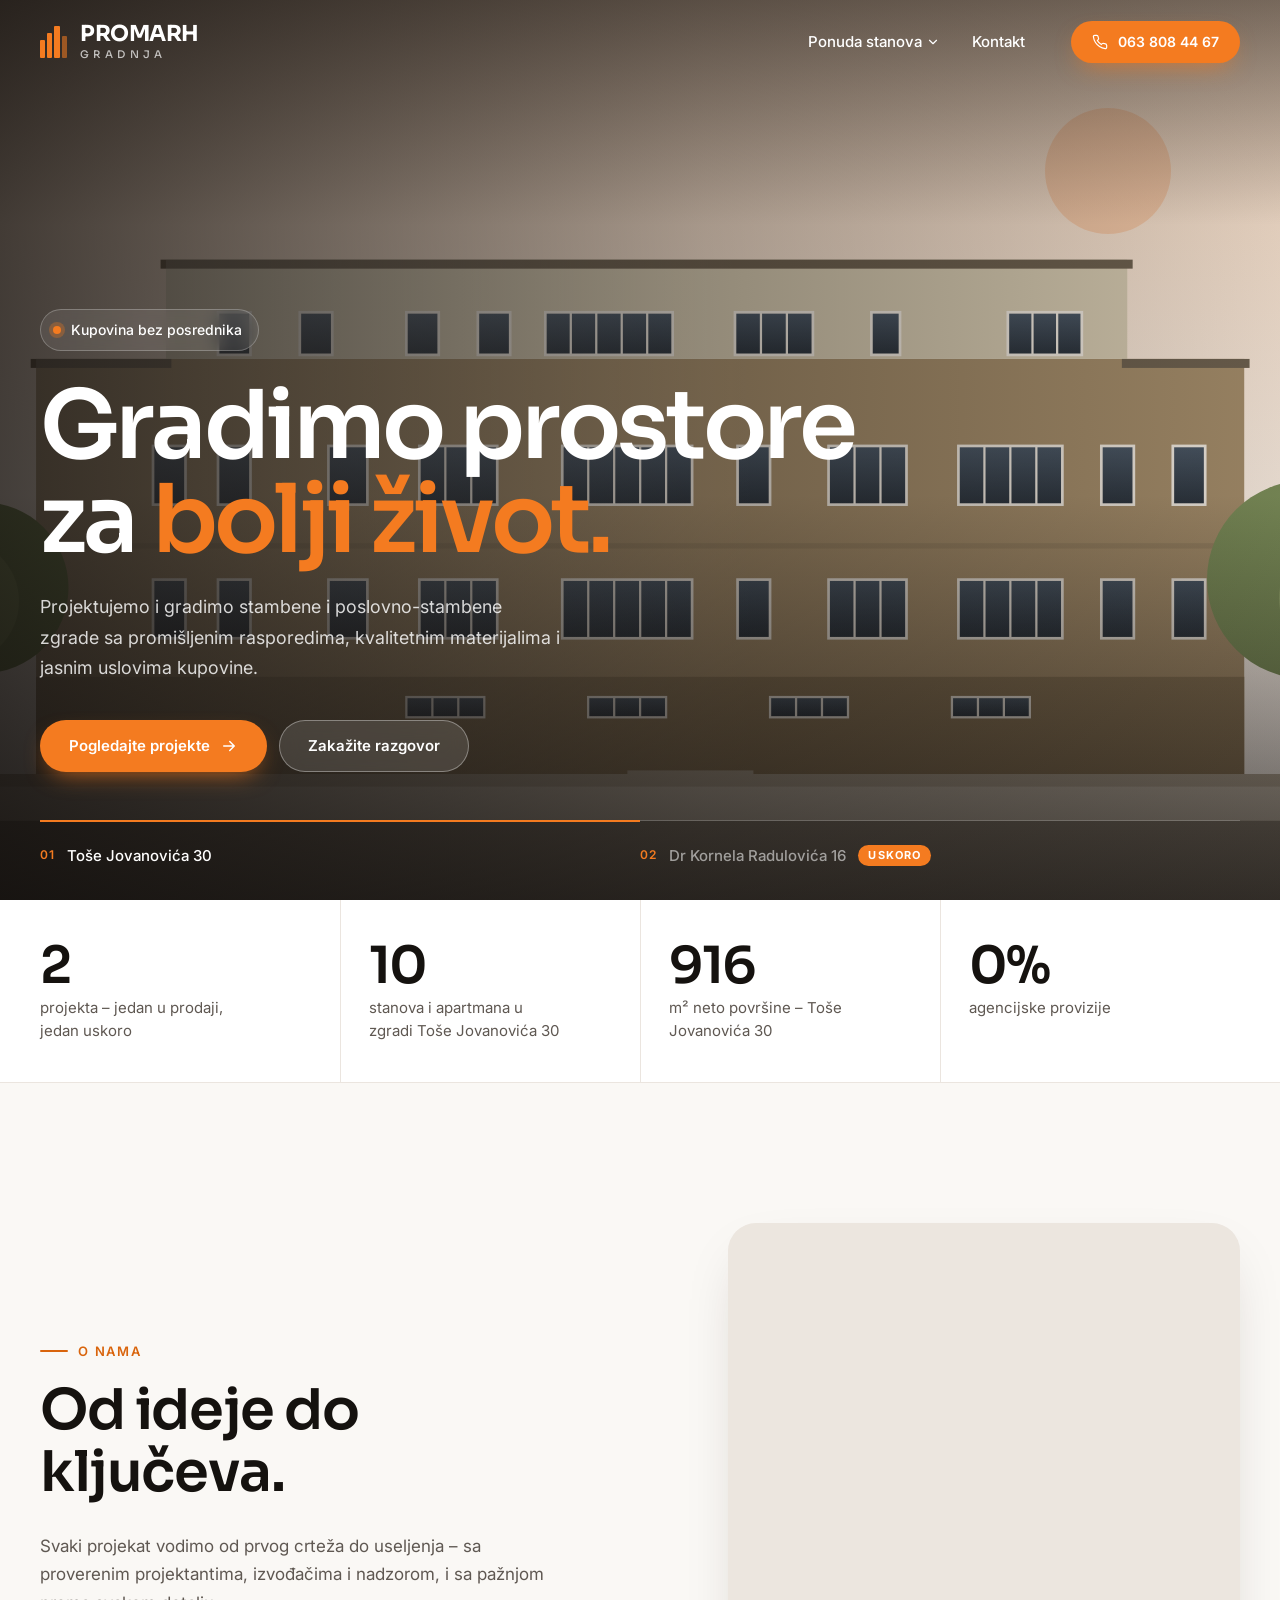
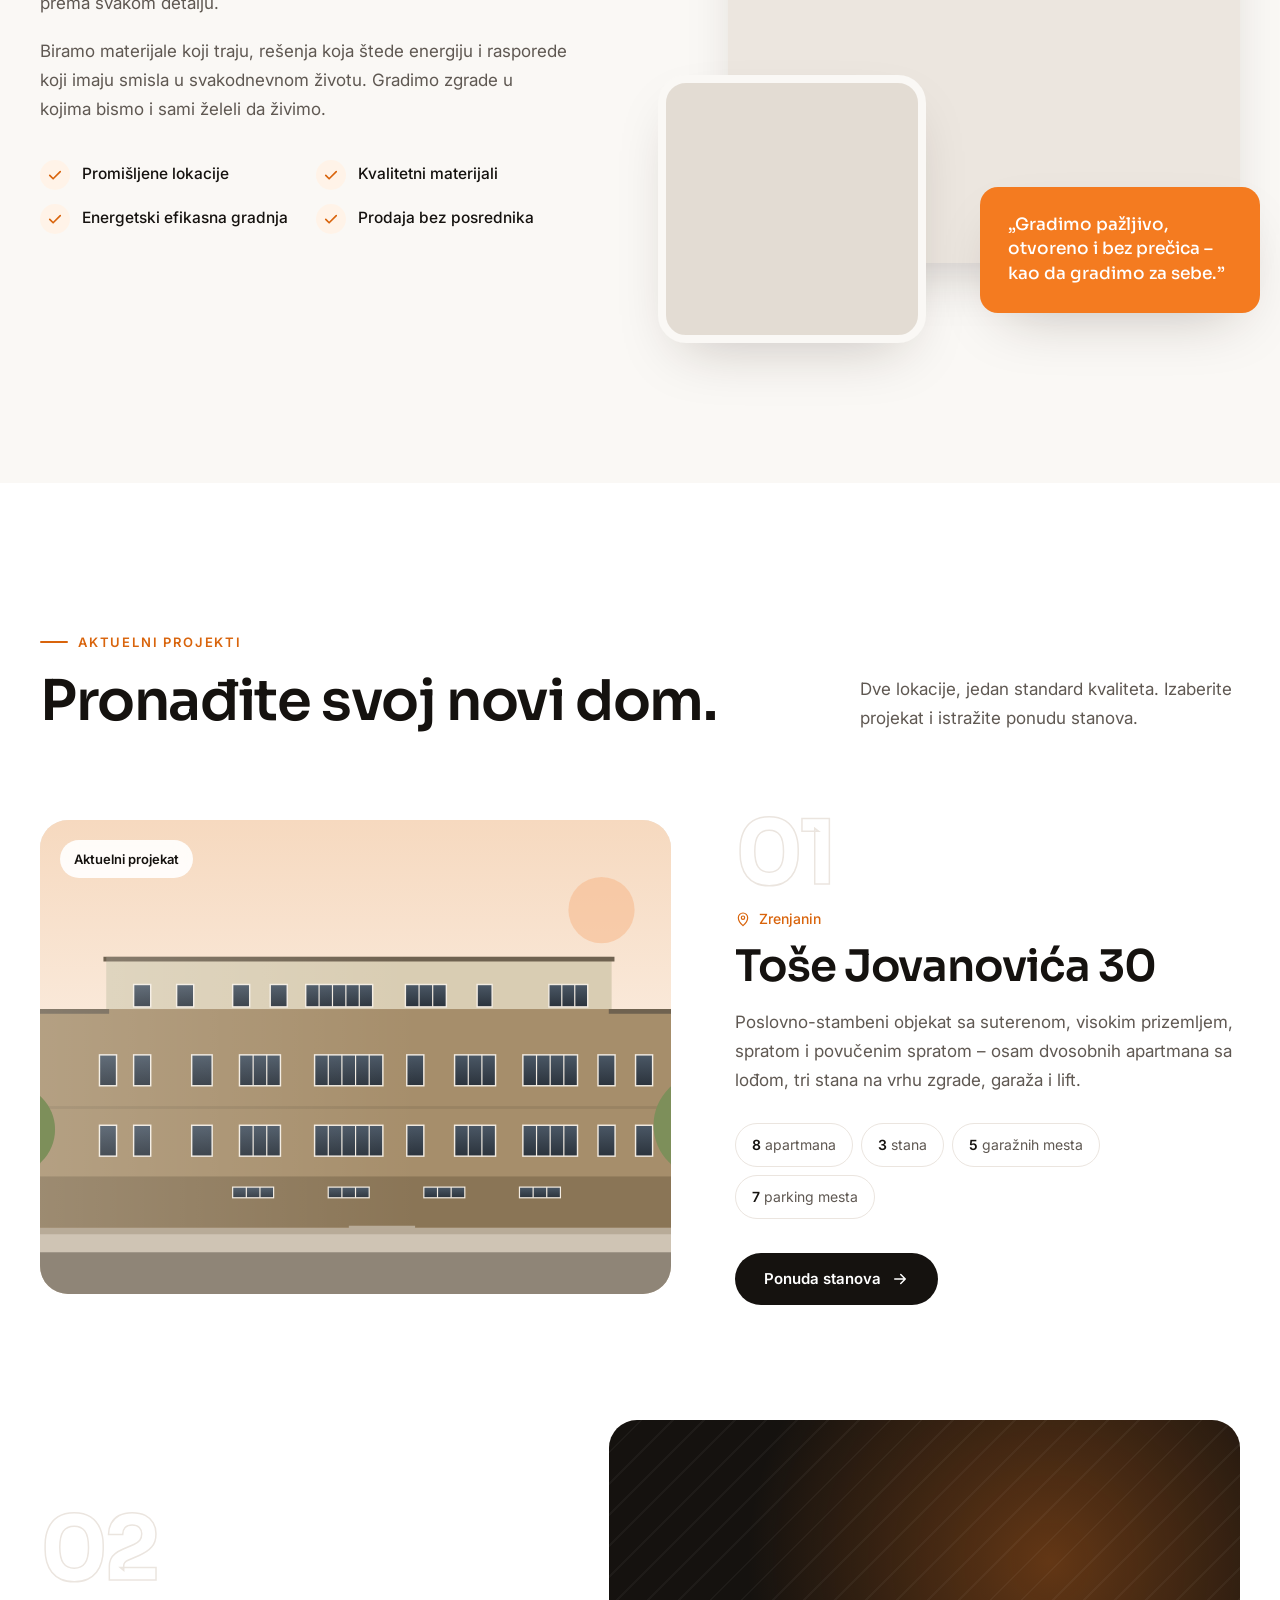
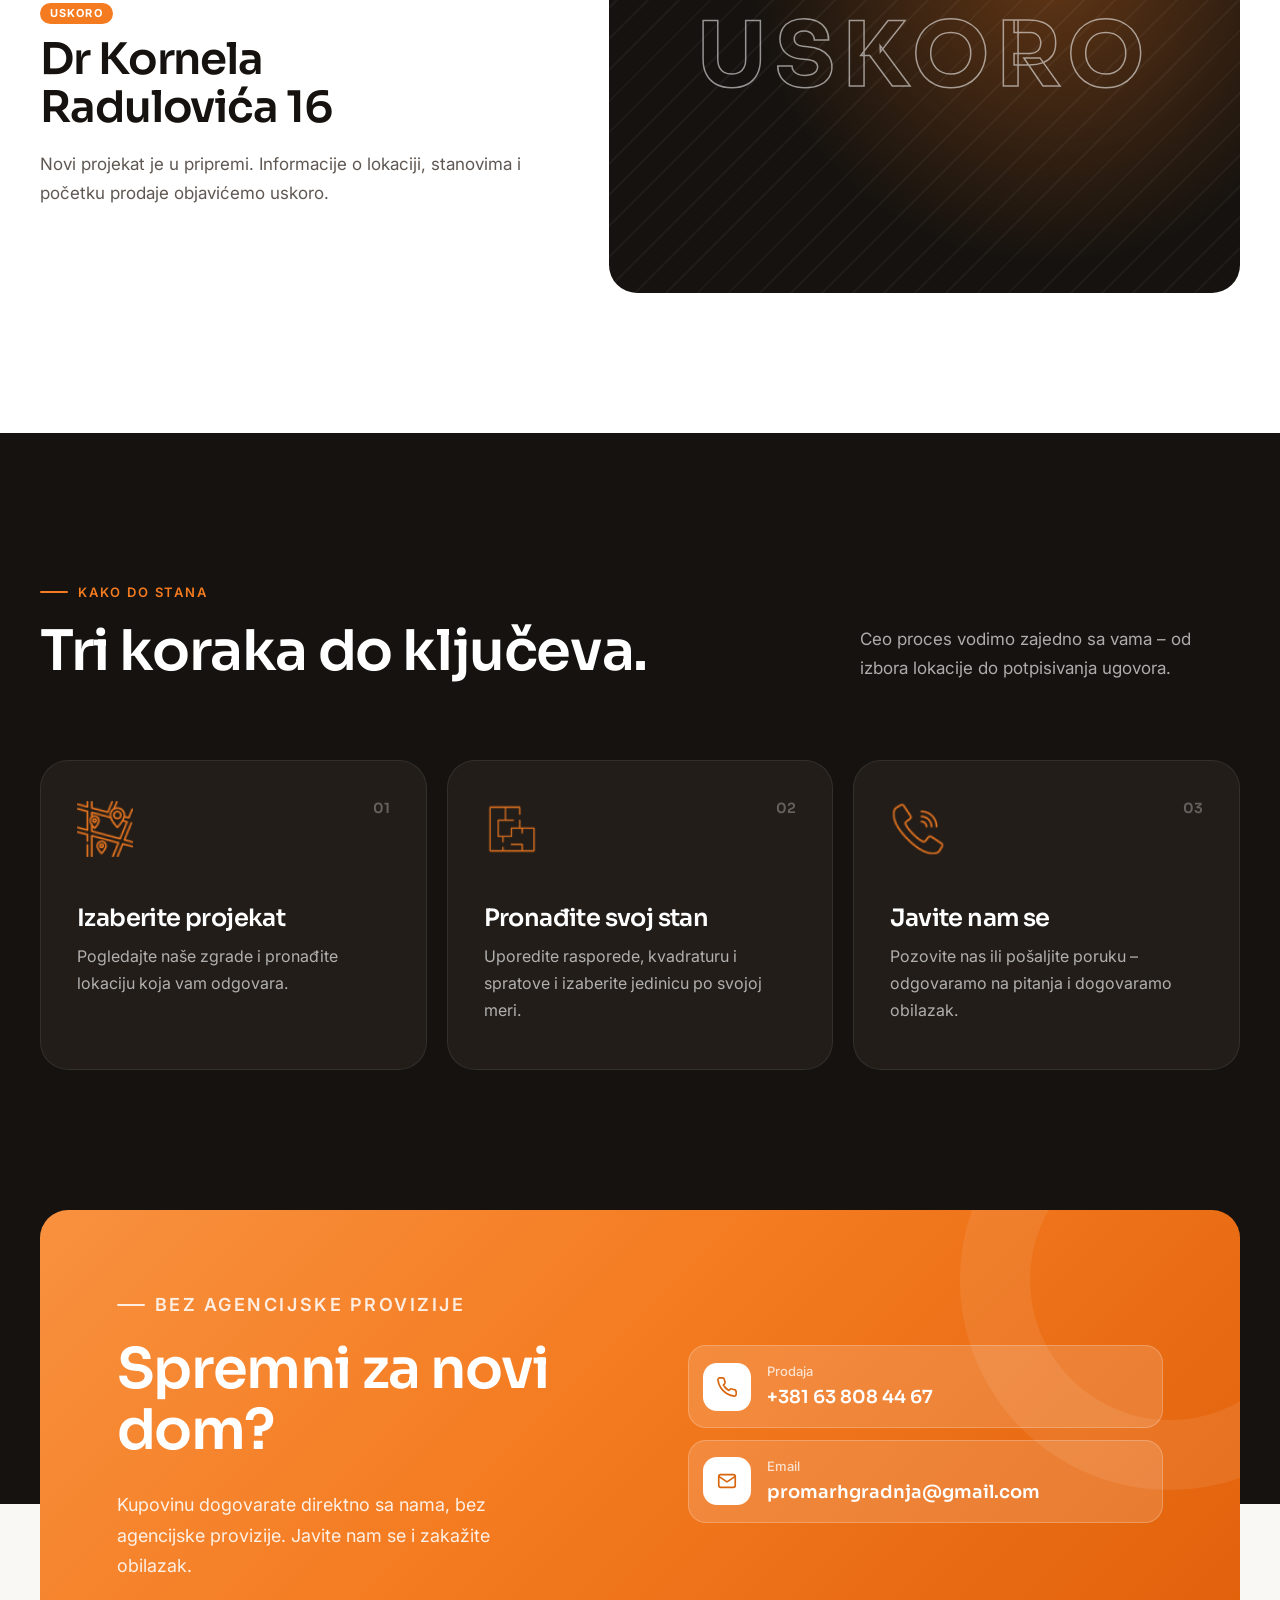
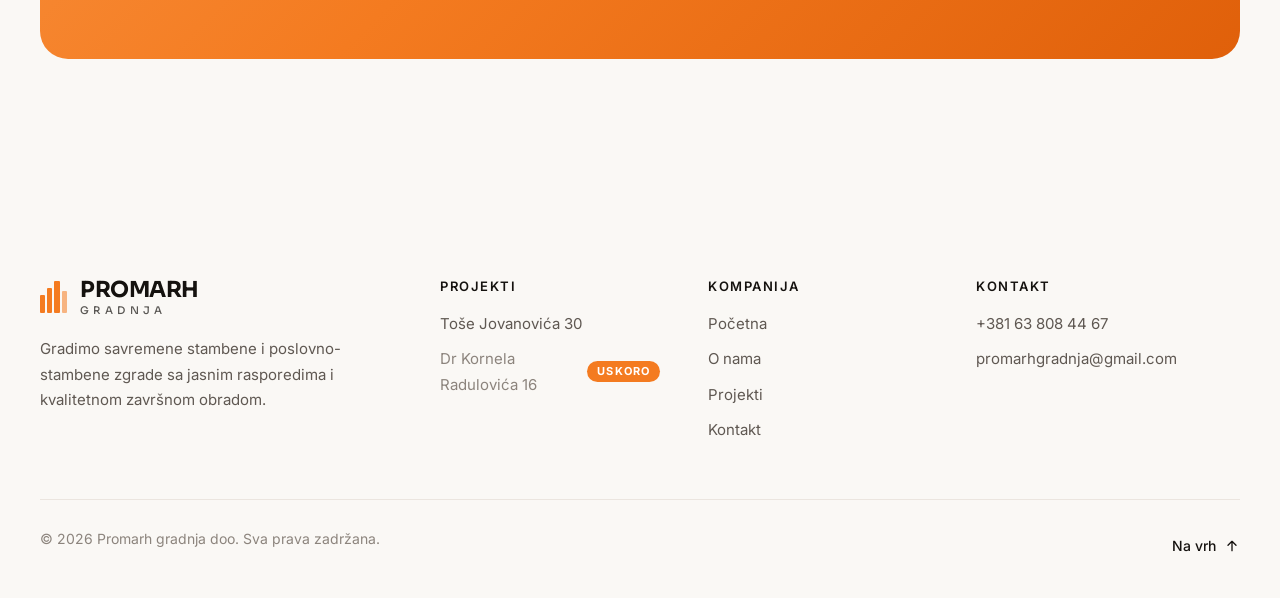
==== commit f6418a65: "x" ====
--- a/index.html
+++ b/index.html
@@ -3,8 +3,8 @@
 <head>
 	<meta charset="UTF-8">
 	<meta name="viewport" content="width=device-width, initial-scale=1, viewport-fit=cover">
-	<title>Promarh gradnja – Izgradnja i prodaja stanova</title>
-	<meta name="description" content="Izgradnja i prodaja stanova i poslovnih apartmana direktno od investitora. Atraktivne lokacije i odličan kvalitet gradnje.">
+	<title>Promarh gradnja – Stanovi i apartmani od investitora</title>
+	<meta name="description" content="Promarh gradnja gradi i prodaje nove stanove i apartmane – bez posrednika, sa promišljenim rasporedima i kvalitetnim materijalima.">
 	<meta name="theme-color" content="#15120f">
 	<link rel="icon" href="images/favicon.svg" type="image/svg+xml">
 	<link rel="preconnect" href="https://fonts.googleapis.com">
@@ -75,7 +75,7 @@
 		</nav>
 		<div class="mobile-nav-contact">
 			<a class="btn btn-accent" href="tel:+381638084467"><svg width="18" height="18" aria-hidden="true"><use href="#i-phone"/></svg> +381 63 808 44 67</a>
-			<a class="mobile-mail" href="mailto:office@promarhgradnja.rs">office@promarhgradnja.rs</a>
+			<a class="mobile-mail" href="mailto:promarhgradnja@gmail.com">promarhgradnja@gmail.com</a>
 		</div>
 	</div>
 
@@ -87,9 +87,9 @@
 			</div>
 
 			<div class="container hero-content">
-				<p class="pill reveal"><span class="dot"></span> Prodaja direktno od investitora</p>
+				<p class="pill reveal"><span class="dot"></span> Kupovina bez posrednika</p>
 				<h1 class="reveal" style="--d:.1s">Gradimo prostore<br>za <em>bolji život.</em></h1>
-				<p class="hero-lead reveal" style="--d:.2s">Stanovi i poslovni apartmani na atraktivnim lokacijama – savremena arhitektura, odličan kvalitet gradnje i bez provizije.</p>
+				<p class="hero-lead reveal" style="--d:.2s">Projektujemo i gradimo stambene i poslovno-stambene zgrade sa promišljenim rasporedima, kvalitetnim materijalima i jasnim uslovima kupovine.</p>
 				<div class="hero-actions reveal" style="--d:.3s">
 					<a class="btn btn-accent" href="#projekti">Pogledajte projekte <svg width="18" height="18" aria-hidden="true"><use href="#i-arrow"/></svg></a>
 					<a class="btn btn-glass" href="#kontakt">Zakažite razgovor</a>
@@ -110,7 +110,7 @@
 				<div class="stat reveal"><strong data-count="2">2</strong><span>projekta – jedan u prodaji, jedan uskoro</span></div>
 				<div class="stat reveal" style="--d:.1s"><strong data-count="11">11</strong><span>stanova i apartmana u zgradi Toše Jovanovića&nbsp;30</span></div>
 				<div class="stat reveal" style="--d:.2s"><strong data-count="962">962</strong><span>m² neto površine – Toše Jovanovića&nbsp;30</span></div>
-				<div class="stat reveal" style="--d:.3s"><strong>0%</strong><span>provizije – kupujete bez posrednika</span></div>
+				<div class="stat reveal" style="--d:.3s"><strong>0%</strong><span>agencijske provizije</span></div>
 			</div>
 		</section>
 
@@ -119,13 +119,13 @@
 			<div class="container about-grid">
 				<div class="about-copy">
 					<p class="eyebrow reveal">O nama</p>
-					<h2 class="reveal" style="--d:.1s">Ideje primenjene na realnost.</h2>
-					<p class="reveal" style="--d:.2s">Naš proces projektovanja i realizacije zasniva se na tehnički naprednim metodama, pri čemu svaku fazu pažljivo koordiniraju dokazani stručnjaci sa višegodišnjim iskustvom, u skladu sa najvišim industrijskim standardima.</p>
-					<p class="reveal" style="--d:.25s">Verujemo da su arhitektura i održivi dizajn neraskidivo povezani. Od izbora građevinskih materijala do energetskih performansi zgrade – projektujemo objekte koji su lepi, funkcionalni i odgovorni prema životnoj sredini.</p>
+					<h2 class="reveal" style="--d:.1s">Od ideje do ključeva.</h2>
+					<p class="reveal" style="--d:.2s">Svaki projekat vodimo od prvog crteža do useljenja – sa proverenim projektantima, izvođačima i nadzorom, i sa pažnjom prema svakom detalju.</p>
+					<p class="reveal" style="--d:.25s">Biramo materijale koji traju, rešenja koja štede energiju i rasporede koji imaju smisla u svakodnevnom životu. Gradimo zgrade u kojima bismo i sami želeli da živimo.</p>
 					<ul class="checklist reveal" style="--d:.3s">
-						<li><svg width="18" height="18" aria-hidden="true"><use href="#i-check"/></svg> Atraktivne lokacije</li>
-						<li><svg width="18" height="18" aria-hidden="true"><use href="#i-check"/></svg> Vrhunski kvalitet gradnje</li>
-						<li><svg width="18" height="18" aria-hidden="true"><use href="#i-check"/></svg> Održiva, pametna arhitektura</li>
+						<li><svg width="18" height="18" aria-hidden="true"><use href="#i-check"/></svg> Promišljene lokacije</li>
+						<li><svg width="18" height="18" aria-hidden="true"><use href="#i-check"/></svg> Kvalitetni materijali</li>
+						<li><svg width="18" height="18" aria-hidden="true"><use href="#i-check"/></svg> Energetski efikasna gradnja</li>
 						<li><svg width="18" height="18" aria-hidden="true"><use href="#i-check"/></svg> Prodaja bez posrednika</li>
 					</ul>
 				</div>
@@ -135,7 +135,7 @@
 					<figure class="about-img-main img-placeholder reveal" aria-hidden="true"></figure>
 					<figure class="about-img-small img-placeholder reveal" style="--d:.15s" aria-hidden="true"></figure>
 					<blockquote class="about-quote reveal" style="--d:.3s">
-						„Jedinstvene potrebe svakog projekta ispunjavamo kompetentnošću, kreativnošću, tehničkom strogošću i strašću.”
+						„Gradimo pažljivo, otvoreno i bez prečica – kao da gradimo za sebe.”
 					</blockquote>
 				</div>
 			</div>
@@ -201,20 +201,20 @@
 					<li class="step reveal">
 						<span class="step-icon" style="-webkit-mask-image:url('images/ikona-mapa.webp');mask-image:url('images/ikona-mapa.webp')" aria-hidden="true"></span>
 						<span class="step-num">01</span>
-						<h3>Izaberite lokaciju</h3>
-						<p>Odaberite lokaciju koja najbolje odgovara vašim potrebama i načinu života.</p>
+						<h3>Izaberite projekat</h3>
+						<p>Pogledajte naše zgrade i pronađite lokaciju koja vam odgovara.</p>
 					</li>
 					<li class="step reveal" style="--d:.15s">
 						<span class="step-icon" style="-webkit-mask-image:url('images/nacrt-sprata.webp');mask-image:url('images/nacrt-sprata.webp')" aria-hidden="true"></span>
 						<span class="step-num">02</span>
-						<h3>Izaberite stan</h3>
-						<p>Istražite lamele i rasporede stanova i pronađite idealnu kombinaciju za udoban i funkcionalan dom.</p>
+						<h3>Pronađite svoj stan</h3>
+						<p>Uporedite rasporede, kvadraturu i spratove i izaberite jedinicu po svojoj meri.</p>
 					</li>
 					<li class="step reveal" style="--d:.3s">
 						<span class="step-icon" style="-webkit-mask-image:url('images/ikona-telefon.webp');mask-image:url('images/ikona-telefon.webp')" aria-hidden="true"></span>
 						<span class="step-num">03</span>
-						<h3>Pozovite nas</h3>
-						<p>Kontaktirajte nas da zajedno razgovaramo o detaljima i dogovorimo sve što je potrebno.</p>
+						<h3>Javite nam se</h3>
+						<p>Pozovite nas ili pošaljite poruku – odgovaramo na pitanja i dogovaramo obilazak.</p>
 					</li>
 				</ol>
 			</div>
@@ -225,18 +225,18 @@
 			<div class="container">
 				<div class="cta-card reveal">
 					<div class="cta-copy">
-						<p class="eyebrow eyebrow-light">Prodaja bez posrednika</p>
+						<p class="eyebrow eyebrow-light">Bez agencijske provizije</p>
 						<h2>Spremni za novi dom?</h2>
-						<p>Kupujete direktno od investitora – bez posrednika i dodatnih provizija. Javite nam se i zakažite obilazak.</p>
+						<p>Kupovinu dogovarate direktno sa nama, bez agencijske provizije. Javite nam se i zakažite obilazak.</p>
 					</div>
 					<div class="cta-actions">
 						<a class="cta-link" href="tel:+381638084467">
 							<span class="cta-icon"><svg width="22" height="22" aria-hidden="true"><use href="#i-phone"/></svg></span>
 							<span><small>Prodaja</small>+381 63 808 44 67</span>
 						</a>
-						<a class="cta-link" href="mailto:office@promarhgradnja.rs">
+						<a class="cta-link" href="mailto:promarhgradnja@gmail.com">
 							<span class="cta-icon"><svg width="22" height="22" aria-hidden="true"><use href="#i-mail"/></svg></span>
-							<span><small>Email</small>office@promarhgradnja.rs</span>
+							<span><small>Email</small>promarhgradnja@gmail.com</span>
 						</a>
 					</div>
 				</div>
@@ -252,7 +252,7 @@
 					<svg class="brand-mark" width="28" height="32" aria-hidden="true"><use href="#i-logo"/></svg>
 					<span class="brand-text">Promarh<small>gradnja</small></span>
 				</a>
-				<p>Jedinstveno osmišljeni urbanistički prostori koji objedinjuju savremeno stanovanje i funkcionalne poslovne sadržaje.</p>
+				<p>Gradimo savremene stambene i poslovno-stambene zgrade sa jasnim rasporedima i kvalitetnom završnom obradom.</p>
 			</div>
 			<div class="footer-col">
 				<h4>Projekti</h4>
@@ -274,7 +274,7 @@
 				<h4>Kontakt</h4>
 				<ul>
 					<li><a href="tel:+381638084467">+381 63 808 44 67</a></li>
-					<li><a href="mailto:office@promarhgradnja.rs">office@promarhgradnja.rs</a></li>
+					<li><a href="mailto:promarhgradnja@gmail.com">promarhgradnja@gmail.com</a></li>
 				</ul>
 			</div>
 		</div>
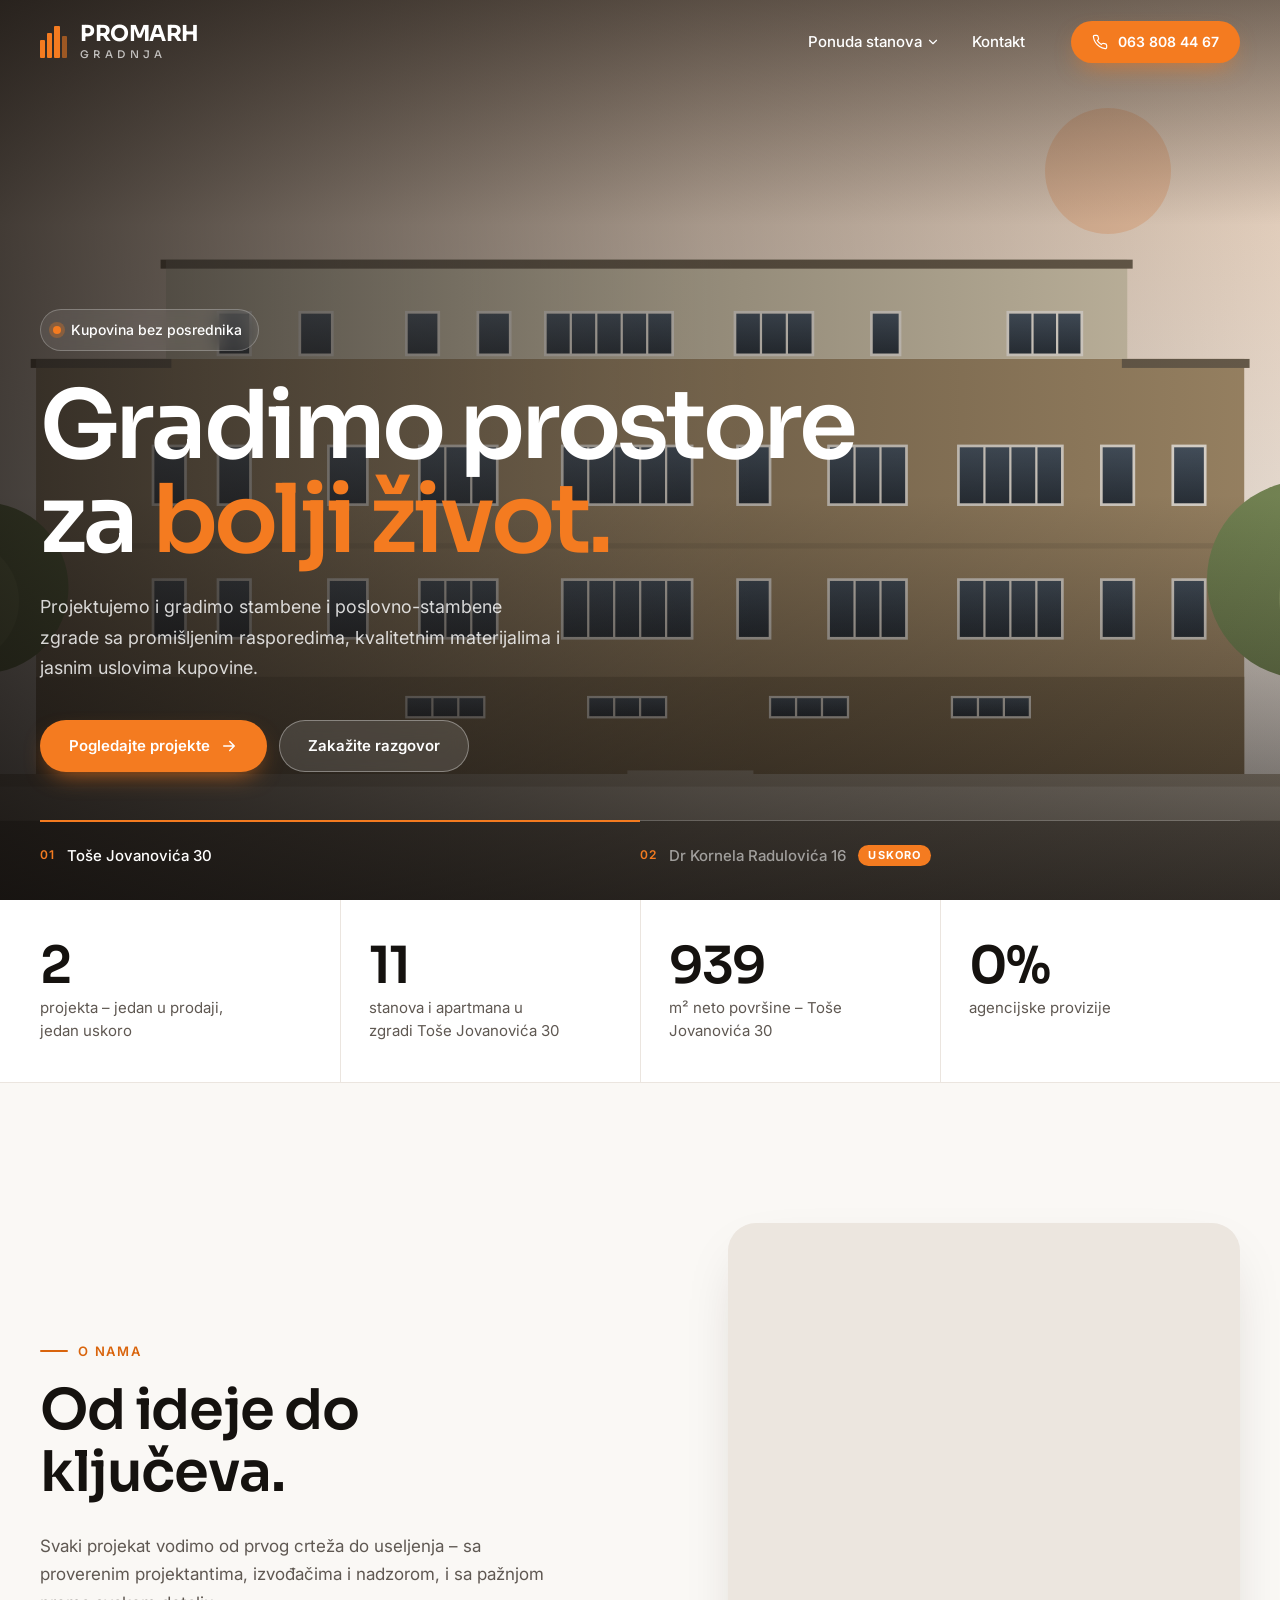
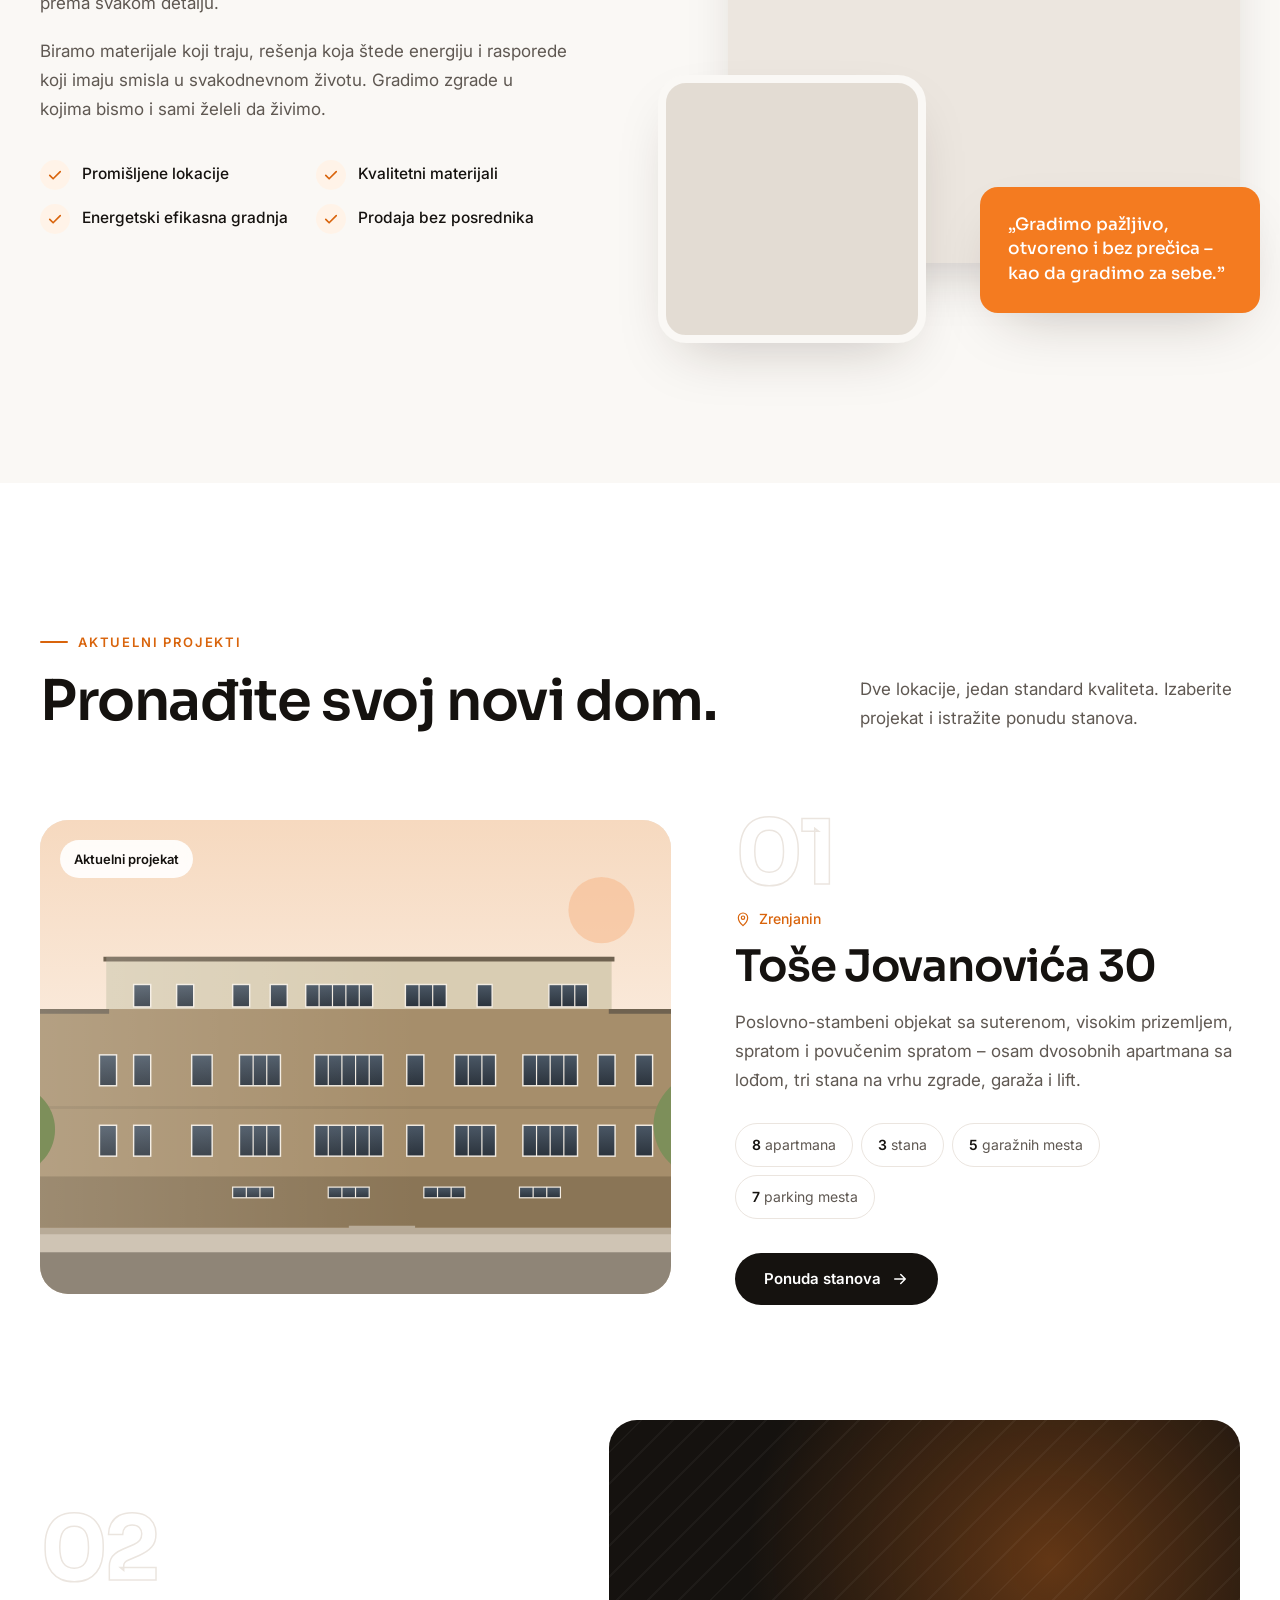
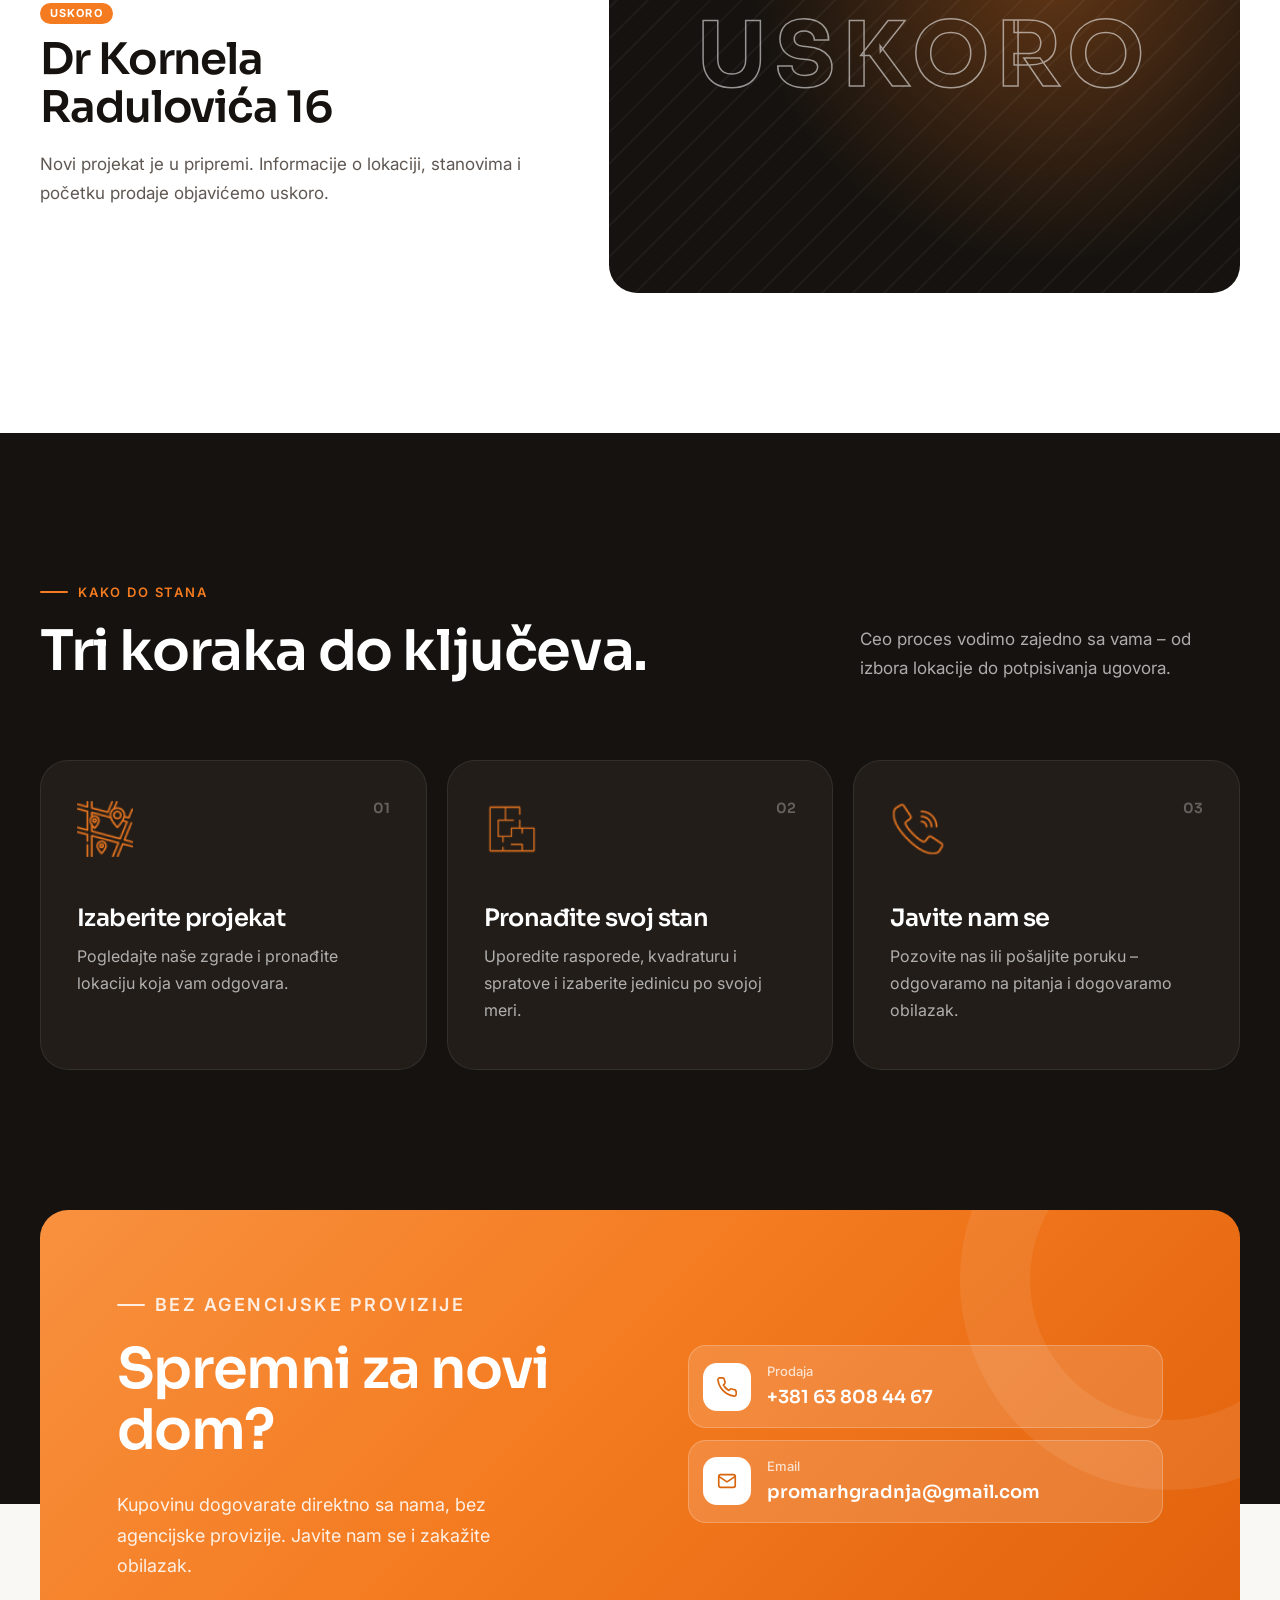
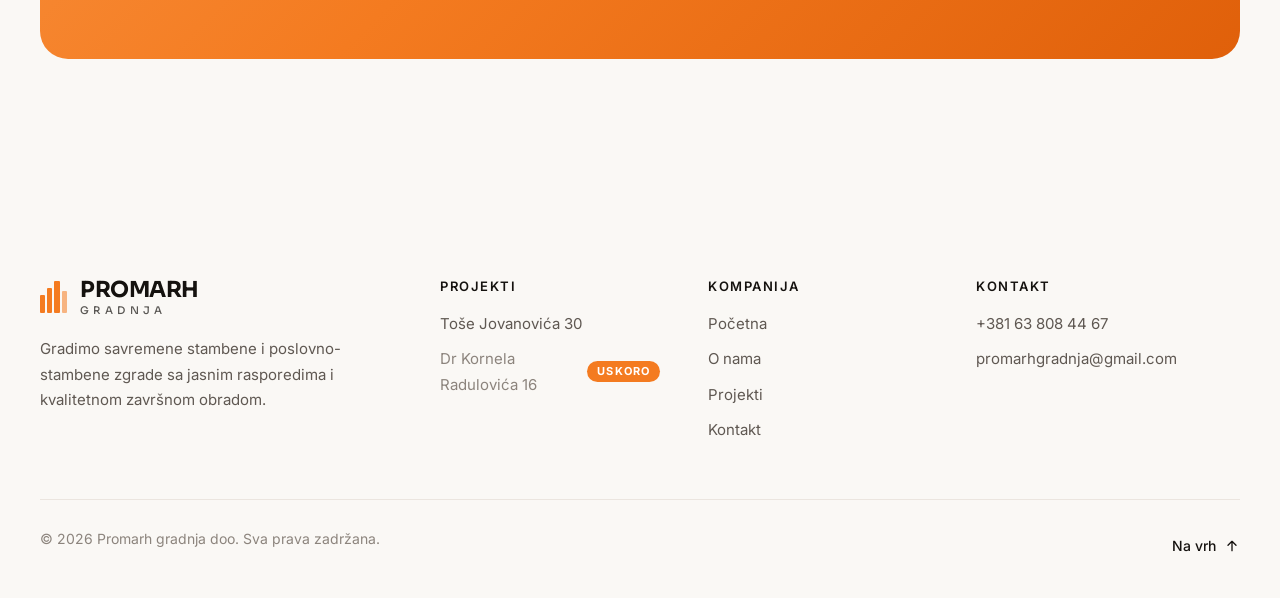
==== commit 02c3ddb3: "mail" ====
--- a/index.html
+++ b/index.html
@@ -10,7 +10,7 @@
 	<link rel="preconnect" href="https://fonts.googleapis.com">
 	<link rel="preconnect" href="https://fonts.gstatic.com" crossorigin>
 	<link href="https://fonts.googleapis.com/css2?family=Inter:wght@400;500;600&family=Sora:wght@500;600;700&display=swap" rel="stylesheet">
-	<link rel="stylesheet" href="css/style.css?v=18">
+	<link rel="stylesheet" href="css/style.css?v=19">
 </head>
 <body>
 	<a class="skip-link" href="#main">Pređi na sadržaj</a>
@@ -285,6 +285,6 @@
 	</footer>
 
 
-	<script src="js/main.js?v=18"></script>
+	<script src="js/main.js?v=19"></script>
 </body>
 </html>
--- a/css/style.css
+++ b/css/style.css
@@ -1838,3 +1838,6 @@
 	.stats-grid-5 .stat:nth-child(odd) { padding-left: 0; }
 	.stats-grid-5 .stat:last-child { grid-column: 1 / -1; padding-left: 0; border-left: 0; }
 }
+
+/* Honeypot field for spam bots – never visible */
+.hp-field { position: absolute; left: -9999px; width: 1px; height: 1px; opacity: 0; }
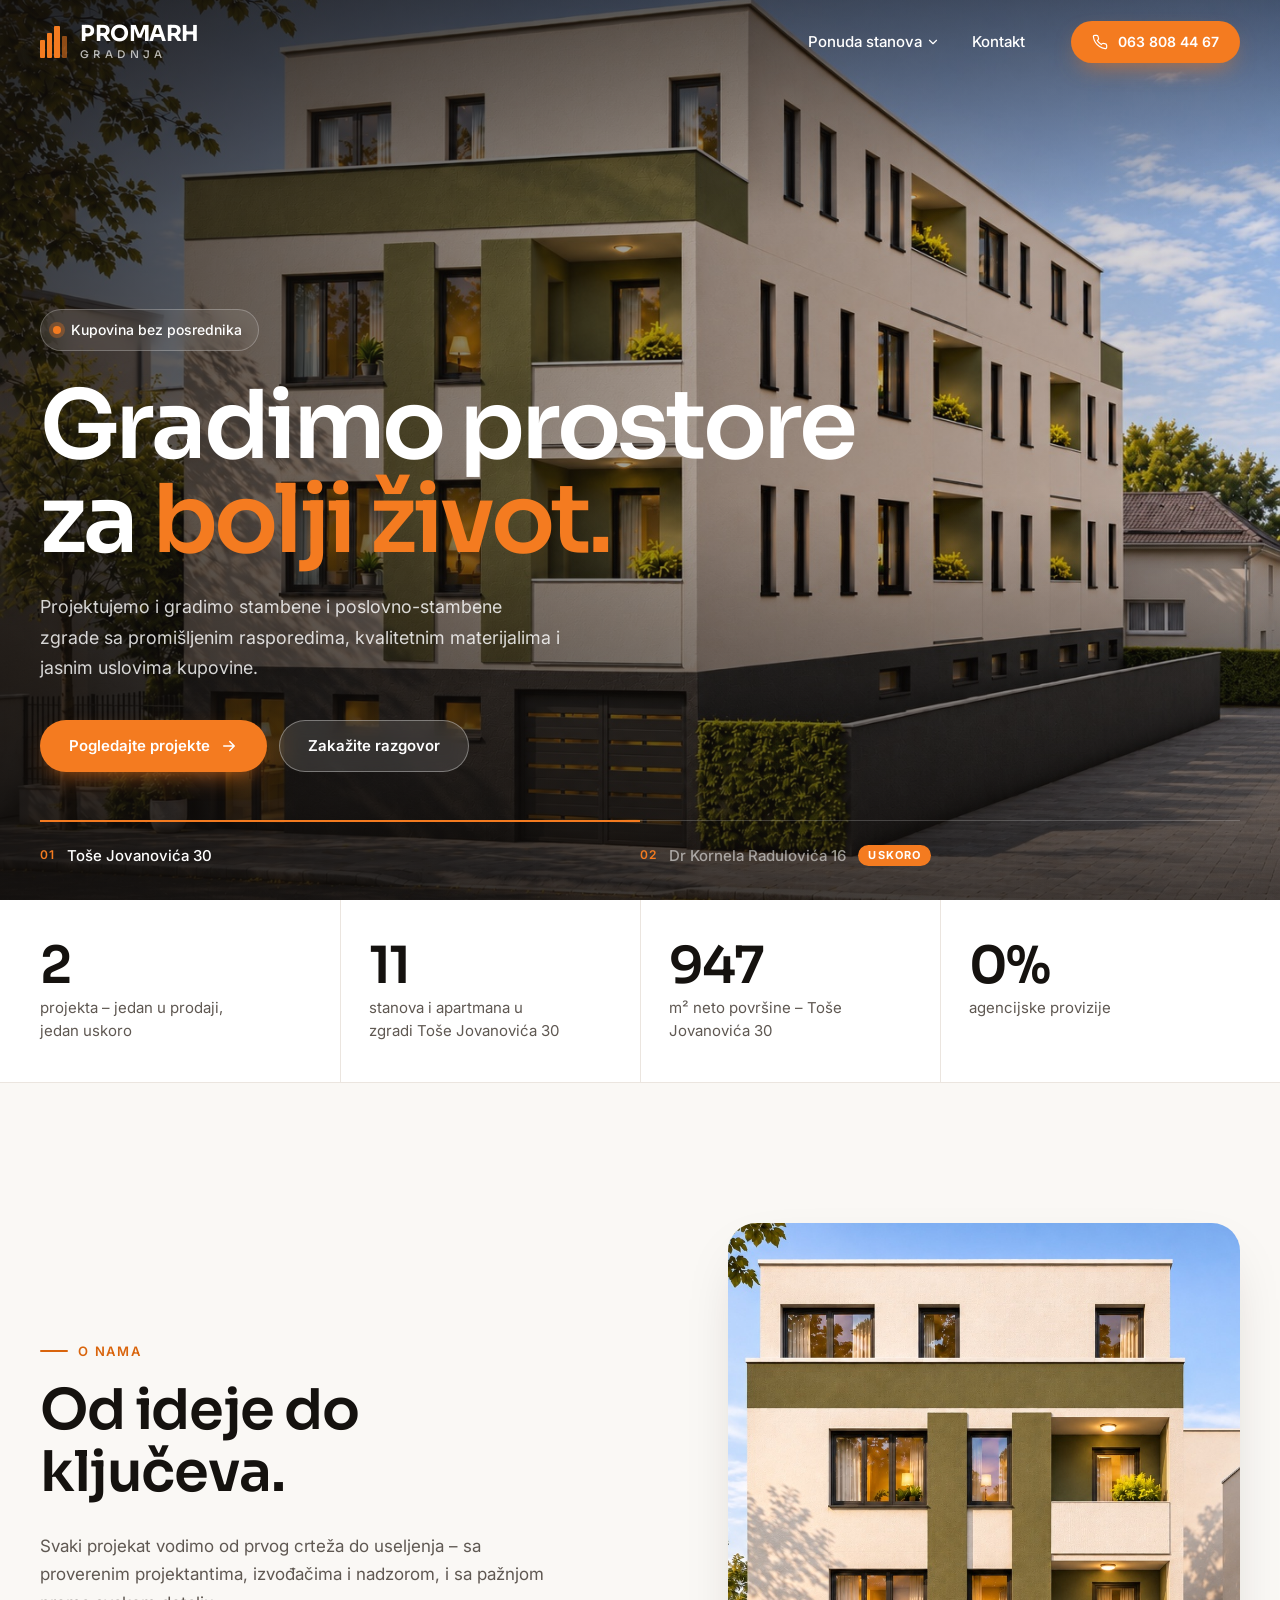
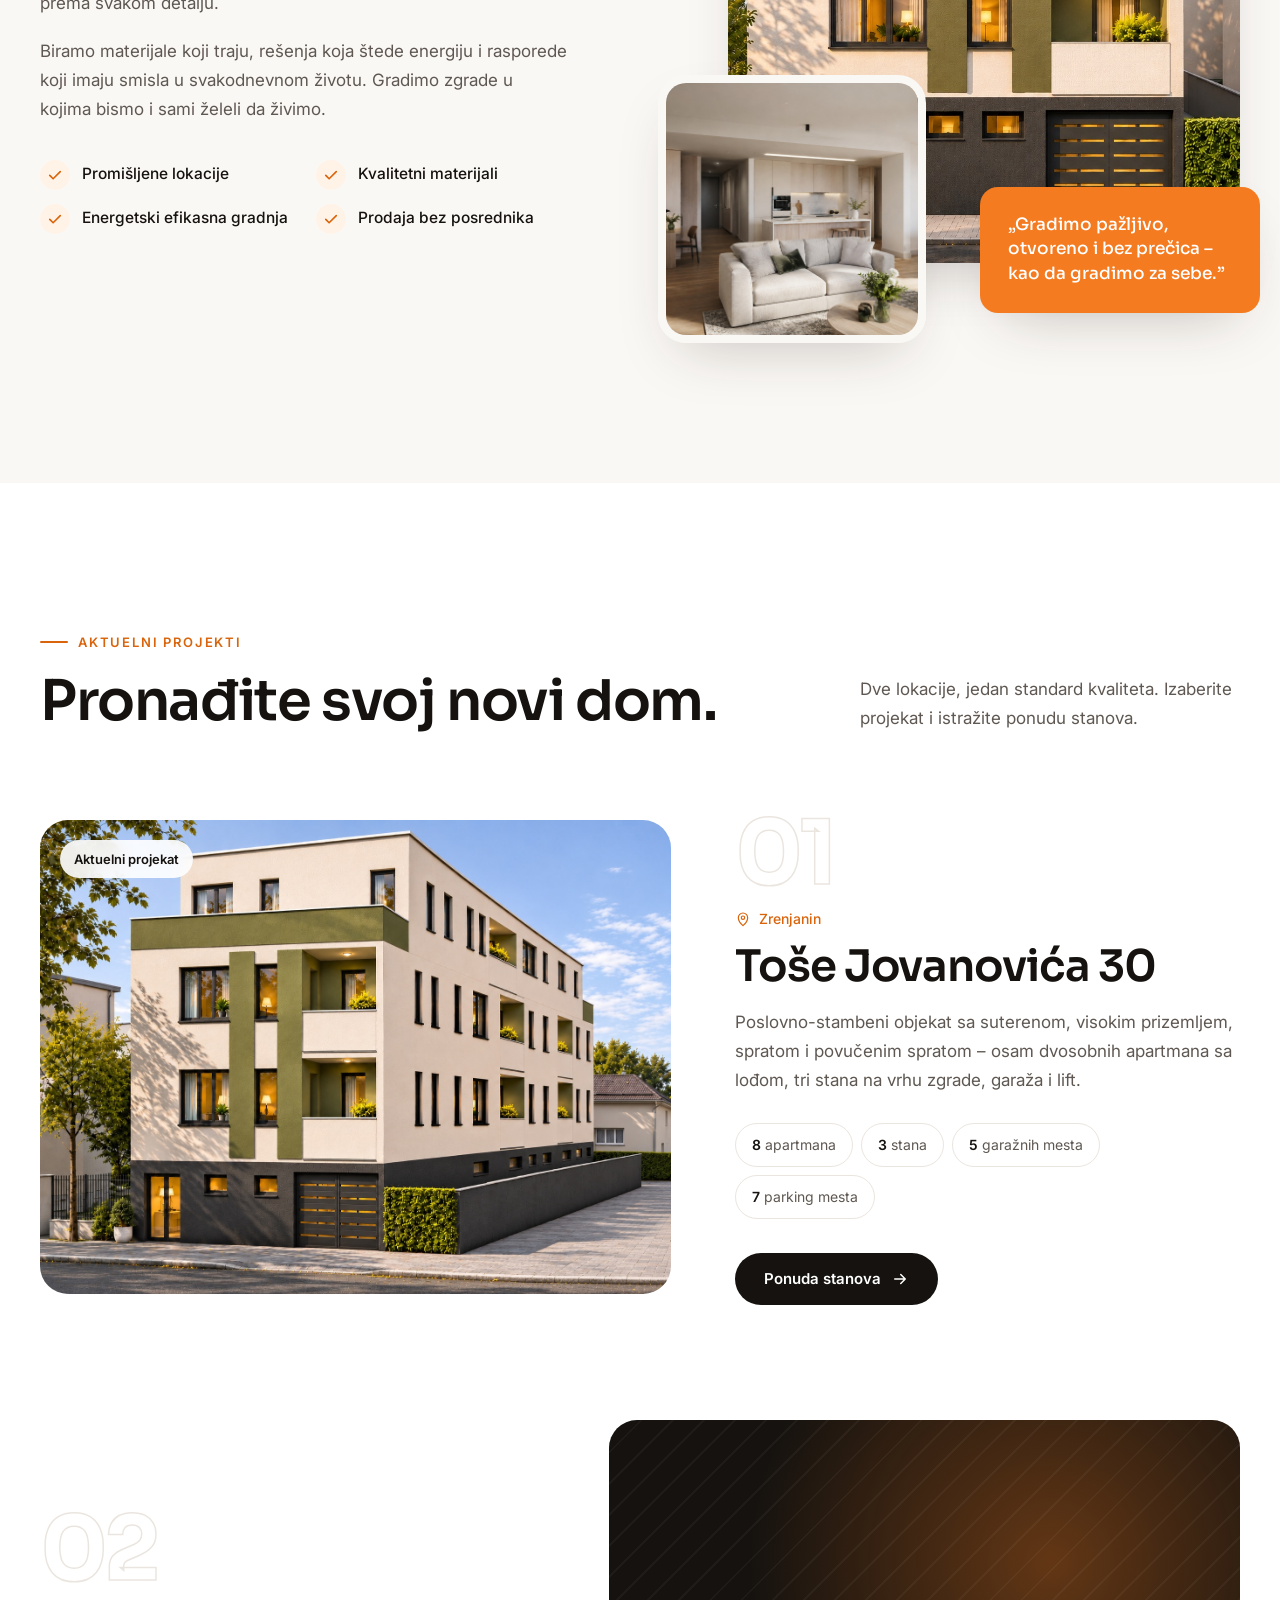
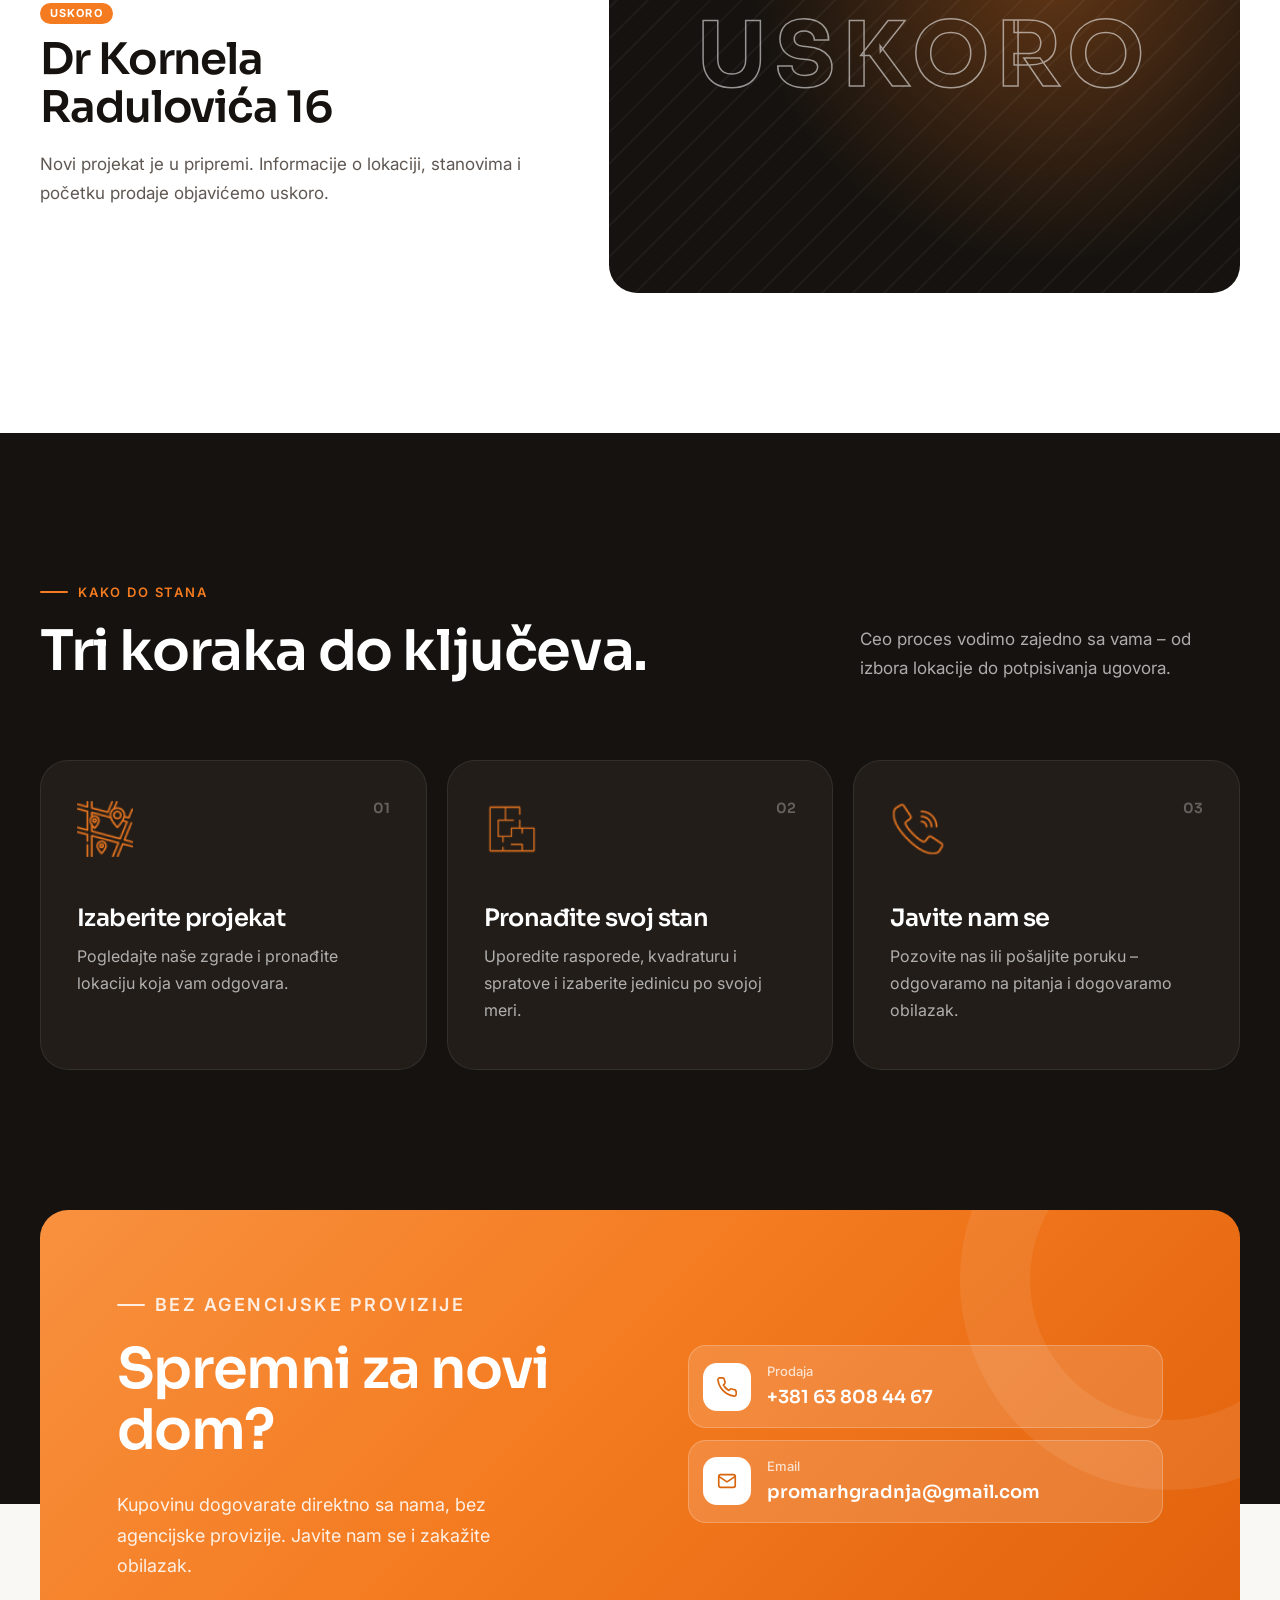
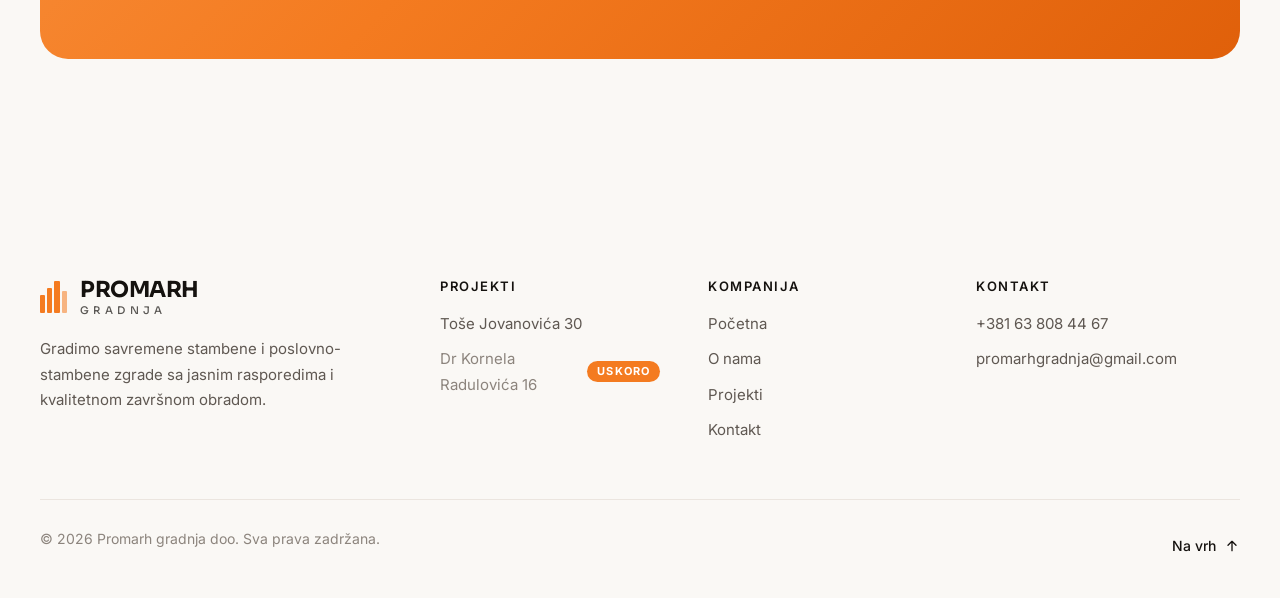
==== commit fa749144: "x" ====
--- a/index.html
+++ b/index.html
@@ -10,7 +10,7 @@
 	<link rel="preconnect" href="https://fonts.googleapis.com">
 	<link rel="preconnect" href="https://fonts.gstatic.com" crossorigin>
 	<link href="https://fonts.googleapis.com/css2?family=Inter:wght@400;500;600&family=Sora:wght@500;600;700&display=swap" rel="stylesheet">
-	<link rel="stylesheet" href="css/style.css?v=19">
+	<link rel="stylesheet" href="css/style.css?v=28">
 </head>
 <body>
 	<a class="skip-link" href="#main">Pređi na sadržaj</a>
@@ -83,7 +83,7 @@
 		<!-- Hero -->
 		<section class="hero" aria-label="Promarh gradnja">
 			<div class="hero-media">
-				<div class="hero-slide is-active" style="background-image:url('images/tose-jovanovica-30/fasada.svg')"></div>
+				<div class="hero-slide is-active" style="background-image:url('images/tose-jovanovica-30/zgrada.jpg')"></div>
 			</div>
 
 			<div class="container hero-content">
@@ -131,9 +131,8 @@
 				</div>
 
 				<div class="about-media">
-					<!-- Image placeholders: put an <img> inside each figure to fill it -->
-					<figure class="about-img-main img-placeholder reveal" aria-hidden="true"></figure>
-					<figure class="about-img-small img-placeholder reveal" style="--d:.15s" aria-hidden="true"></figure>
+					<figure class="about-img-main reveal"><img style="object-position: 25% center" src="images/tose-jovanovica-30/ulaz.jpg" alt="Toše Jovanovića 30 – ulaz i fasada" width="1536" height="1024" loading="lazy"></figure>
+					<figure class="about-img-small reveal" style="--d:.15s"><img src="images/EnterijerSlika.jpg" alt="Enterijer – dnevni boravak sa kuhinjom" width="1535" height="1024" loading="lazy"></figure>
 					<blockquote class="about-quote reveal" style="--d:.3s">
 						„Gradimo pažljivo, otvoreno i bez prečica – kao da gradimo za sebe.”
 					</blockquote>
@@ -154,7 +153,7 @@
 
 				<article class="project reveal" id="tose-jovanovica-30">
 					<a class="project-media" href="/tose-jovanovica-30/" tabindex="-1" aria-hidden="true">
-						<img class="img-illustration" src="images/tose-jovanovica-30/fasada.svg" alt="" loading="lazy">
+						<img src="images/tose-jovanovica-30/zgrada.jpg" alt="Toše Jovanovića 30 – vizualizacija zgrade" loading="lazy">
 						<span class="project-tag">Aktuelni projekat</span>
 					</a>
 					<div class="project-body">
@@ -285,6 +284,6 @@
 	</footer>
 
 
-	<script src="js/main.js?v=19"></script>
+	<script src="js/main.js?v=28"></script>
 </body>
 </html>
--- a/css/style.css
+++ b/css/style.css
@@ -1672,15 +1672,15 @@
 }
 
 /* ==========================================================================
-   Toše Jovanovića 30 – illustration, levels
+   Toše Jovanovića 30
    ========================================================================== */
 
-.page-hero-illustration { background-position: center 85%; }
-.hero-slide[style*="fasada.svg"] { background-position: center 85%; }
-.img-illustration { object-position: center 80%; }
-
-/* Floor picker on an illustration: show the whole building, never crop */
-.picker-media.picker-media-fit { aspect-ratio: 16 / 10; }
+/* Building photo: keep the whole facade in view */
+.page-hero-photo { background-position: center 40%; }
+.hero-slide[style*="zgrada.jpg"] { background-position: center 40%; }
+
+/* Floor picker on the facade photo: show the whole building, never crop */
+.picker-media.picker-media-fit { aspect-ratio: 1568 / 777; }
 
 /* Room-by-room breakdown inside a unit card */
 .apt-spaces { margin-top: 14px; font-size: 14px; }
@@ -1715,46 +1715,8 @@
 .apt-spaces dt { color: var(--muted); }
 .apt-spaces dd { margin: 0; font-weight: 500; color: var(--ink); white-space: nowrap; }
 
-/* Stacked levels card */
-.levels {
-	display: grid;
-	gap: 8px;
-	padding: 12px;
-	border-radius: var(--radius-lg);
-	background: var(--white);
-	box-shadow: var(--shadow);
-}
-.levels li {
-	display: flex;
-	align-items: center;
-	gap: 18px;
-	padding: 18px 20px;
-	border-radius: var(--radius);
-	background: var(--bg);
-}
-.levels li:first-child { margin: 0 14%; background: var(--accent-50); }
-.levels strong { display: block; font-family: var(--font-display); font-size: 18px; font-weight: 600; color: var(--ink); }
-.levels p { margin: 2px 0 0; font-size: 14.5px; }
-.level-tag {
-	display: grid;
-	place-items: center;
-	flex-shrink: 0;
-	width: 48px;
-	height: 48px;
-	border-radius: 14px;
-	background: var(--ink);
-	font-family: var(--font-display);
-	font-size: 15px;
-	font-weight: 600;
-	color: var(--white);
-}
-.levels li:first-child .level-tag { background: var(--accent); }
-.levels li:last-child .level-tag { background: var(--muted); }
-
 @media (max-width: 600px) {
-	.picker-media.picker-media-fit { aspect-ratio: 16 / 10; }
-	.levels li:first-child { margin: 0 6%; }
-	.levels li { padding: 14px 16px; gap: 14px; }
+	.picker-media.picker-media-fit { aspect-ratio: 1568 / 777; }
 }
 
 /* "Uskoro" (coming soon) project ---------------------------------------- */
@@ -1841,3 +1803,7 @@
 
 /* Honeypot field for spam bots – never visible */
 .hp-field { position: absolute; left: -9999px; width: 1px; height: 1px; opacity: 0; }
+
+/* Facade photo in "O projektu" */
+.overview-photo { box-shadow: var(--shadow); }
+.overview-photo img { height: auto; }
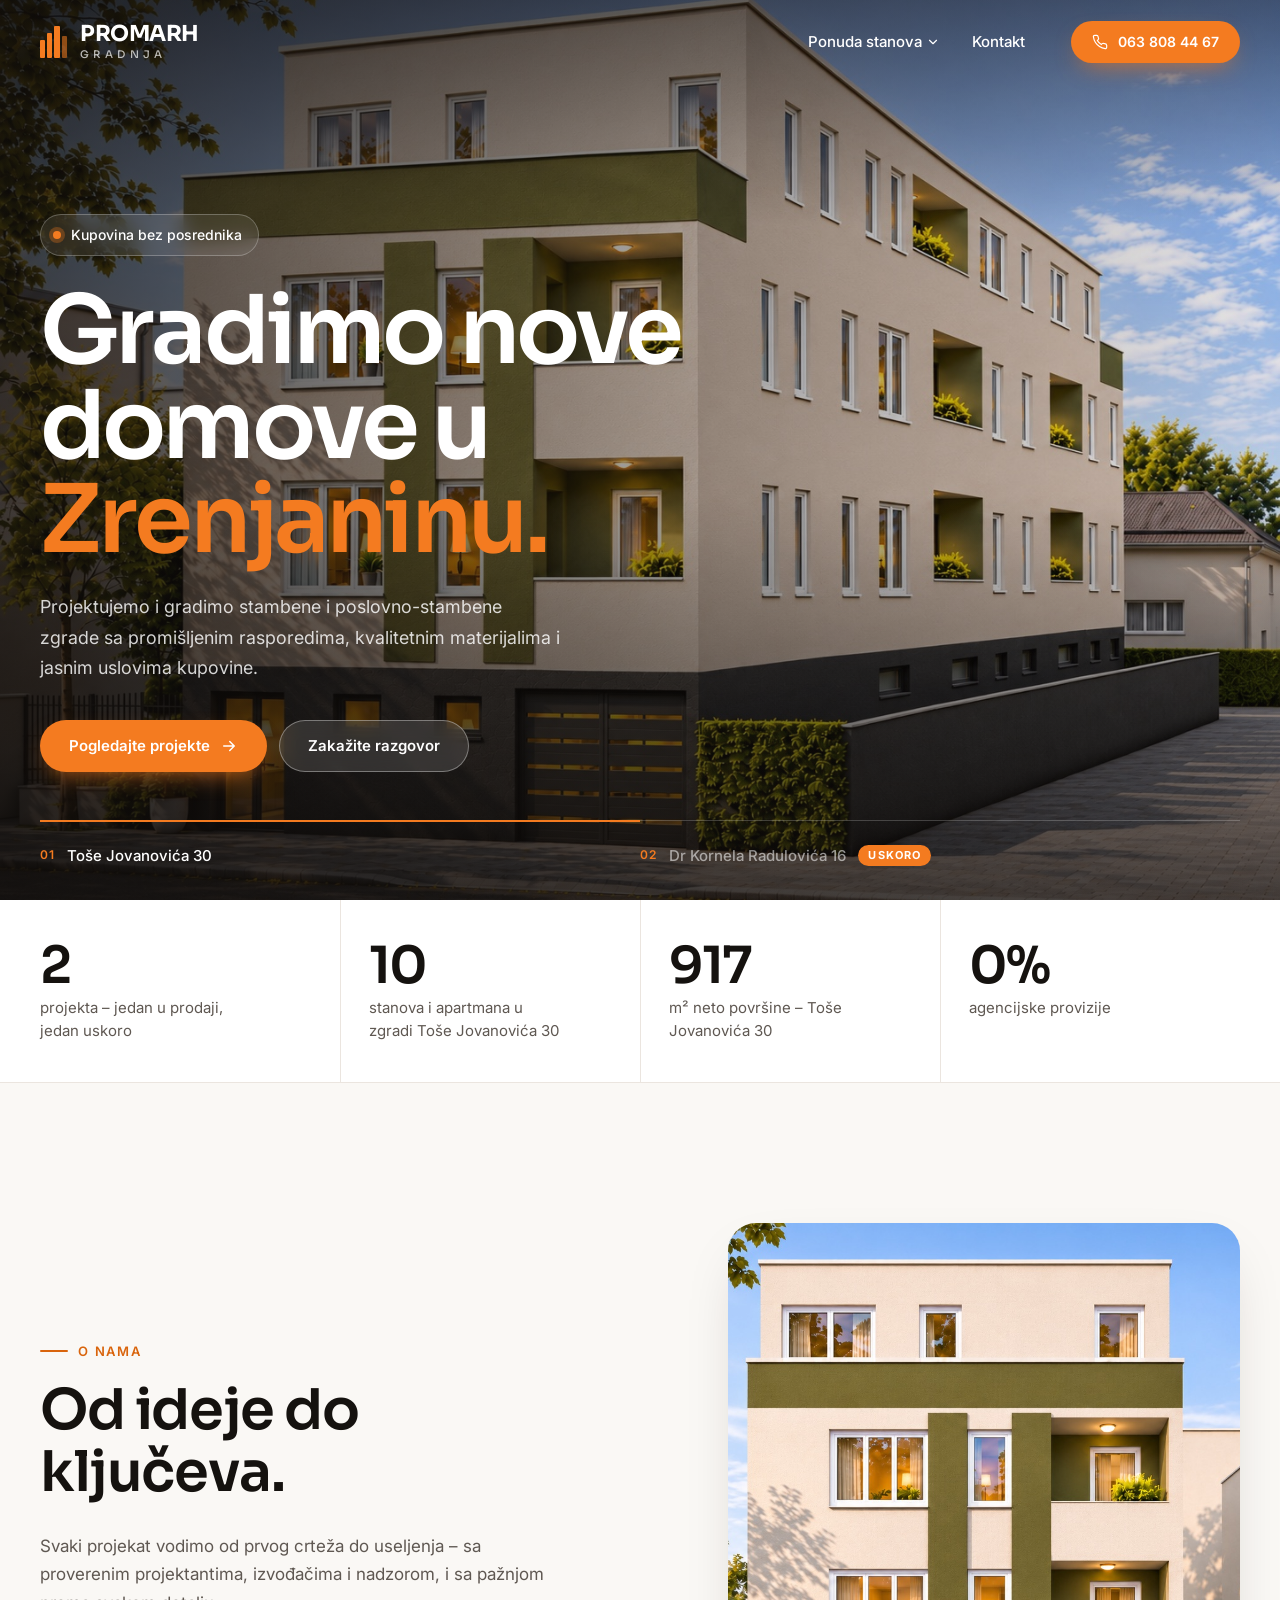
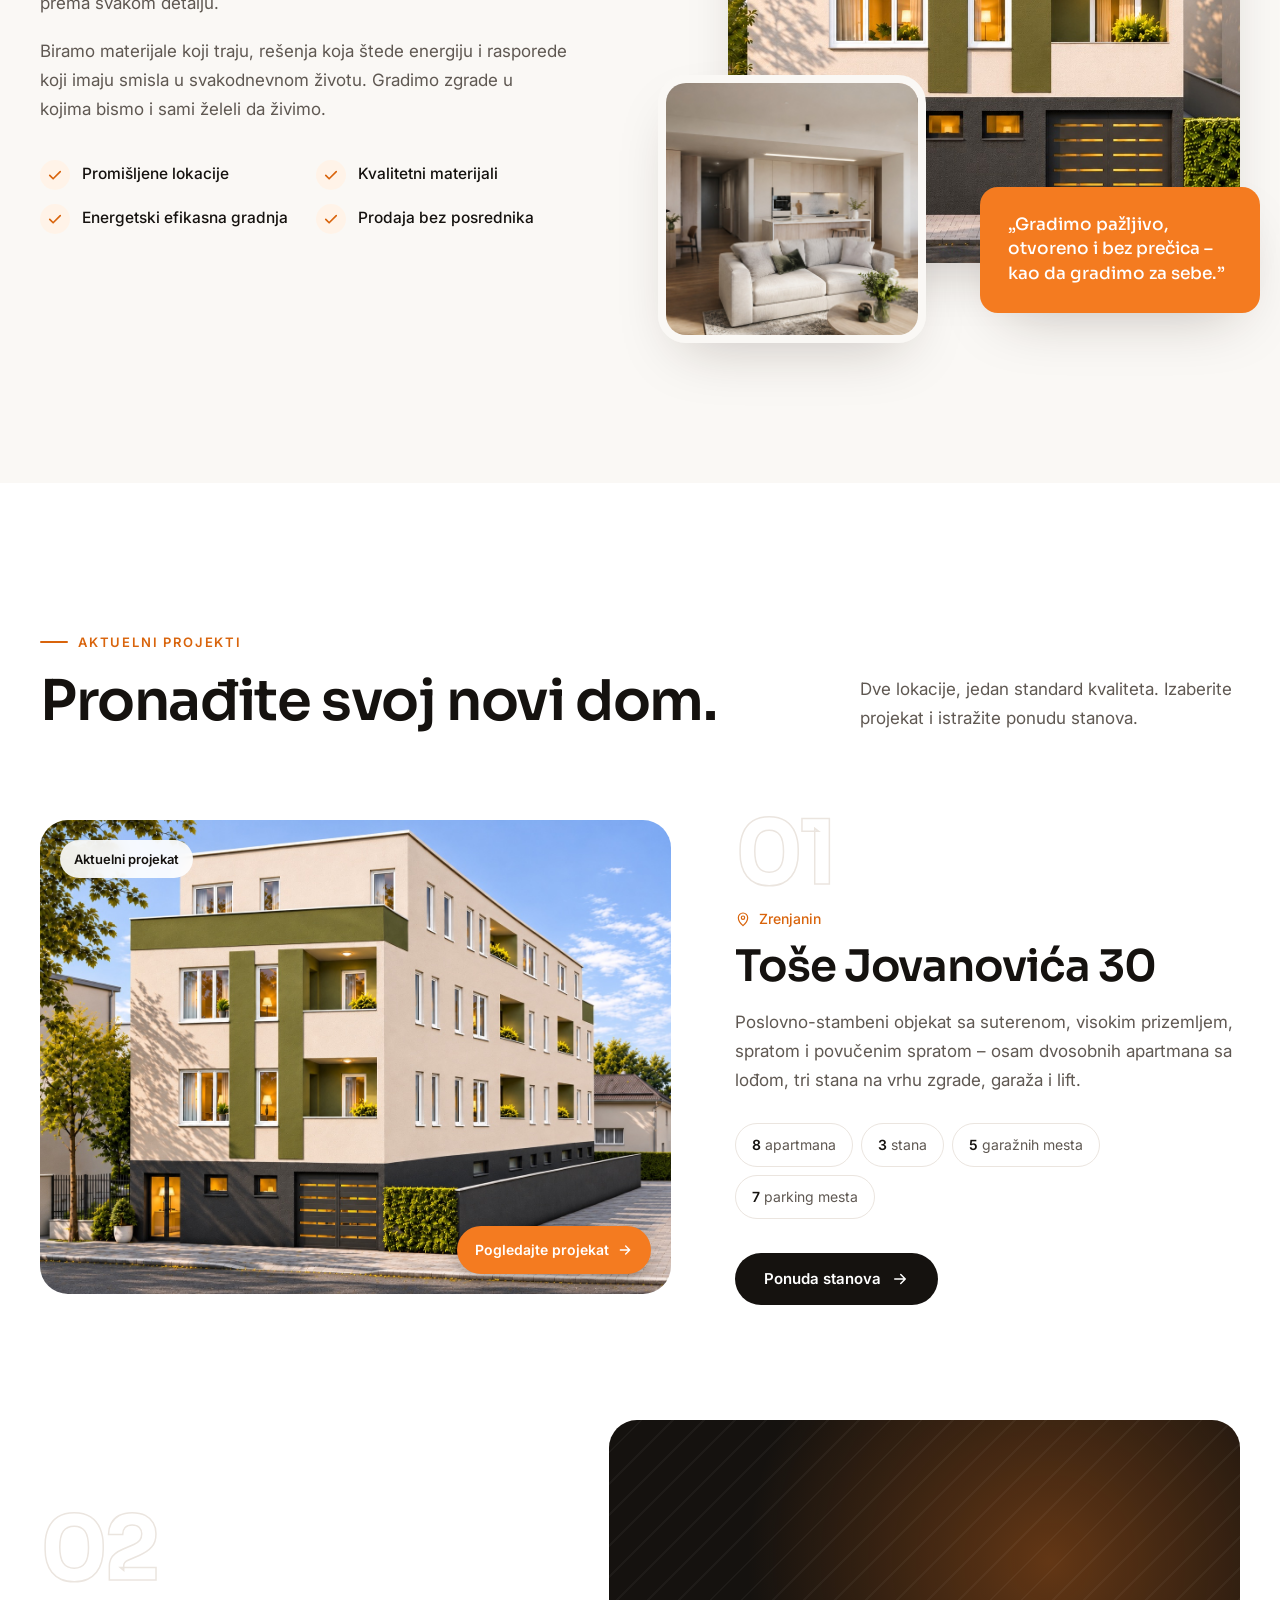
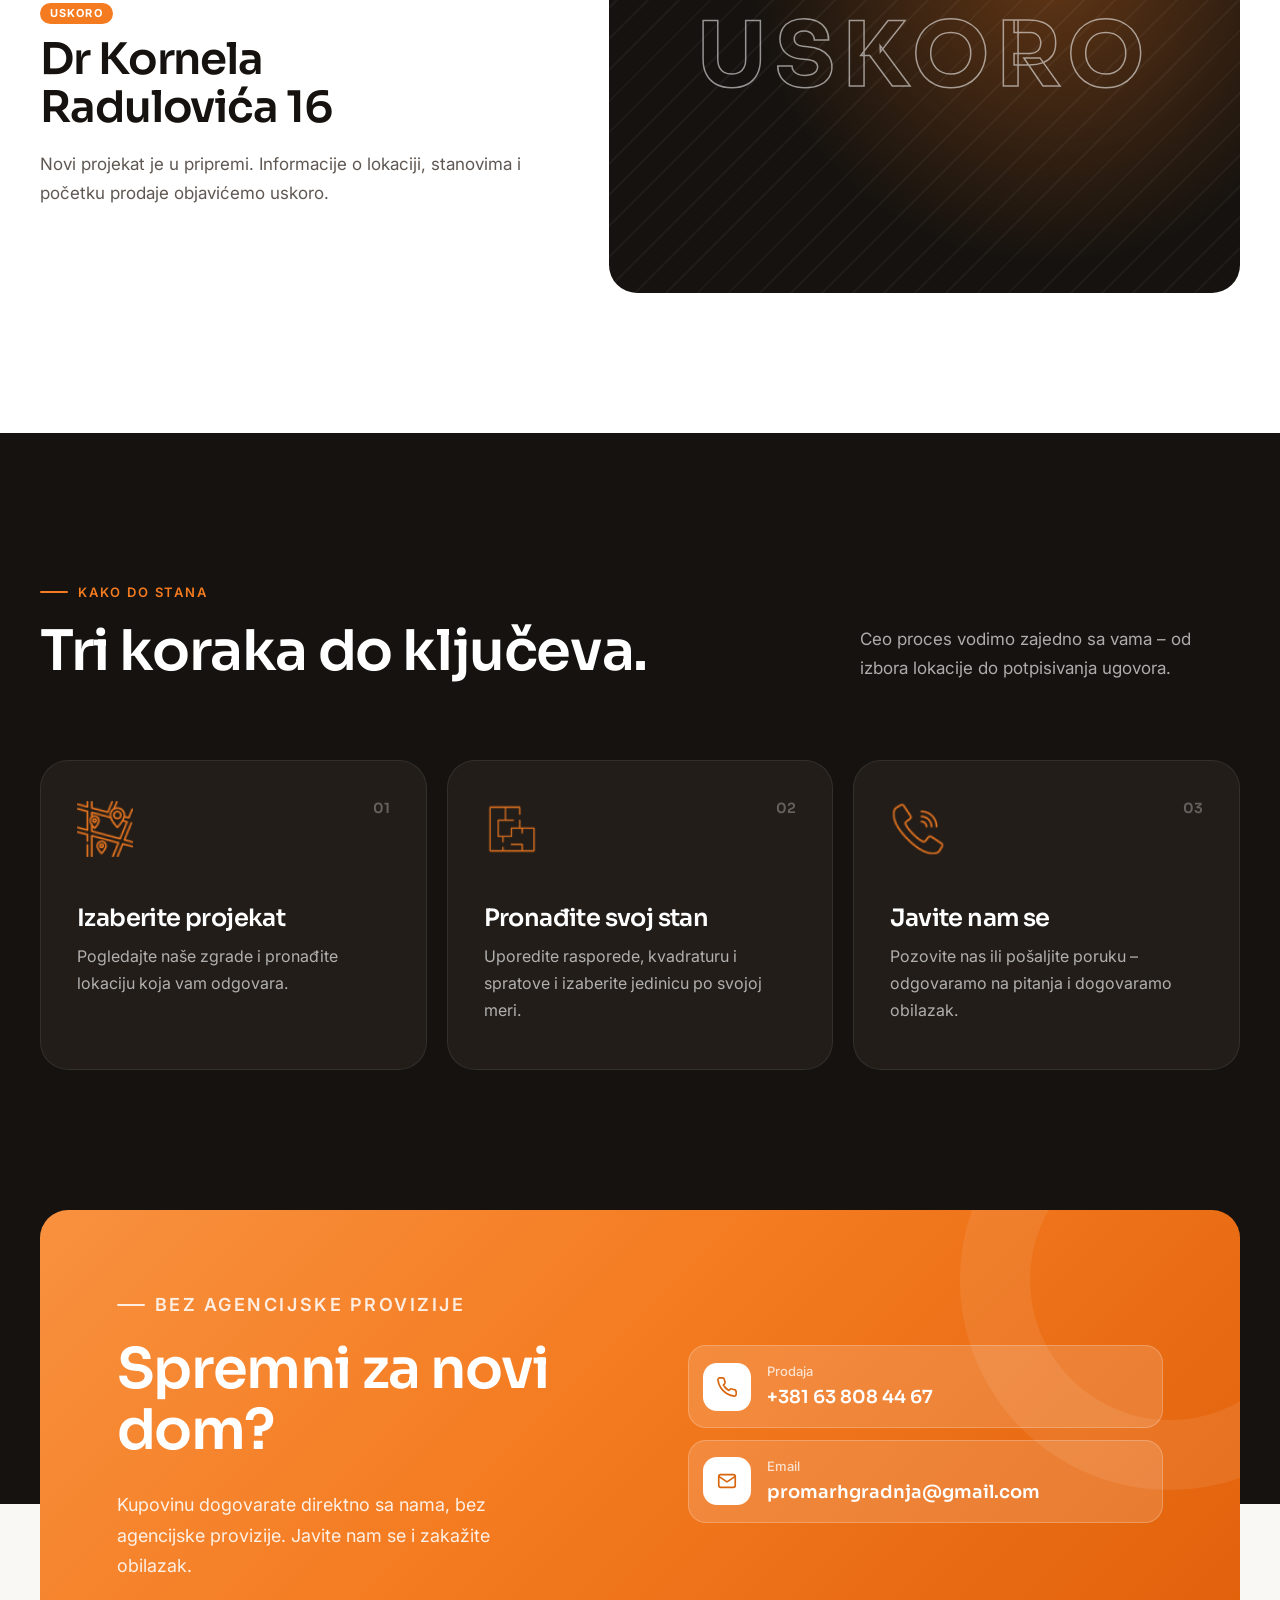
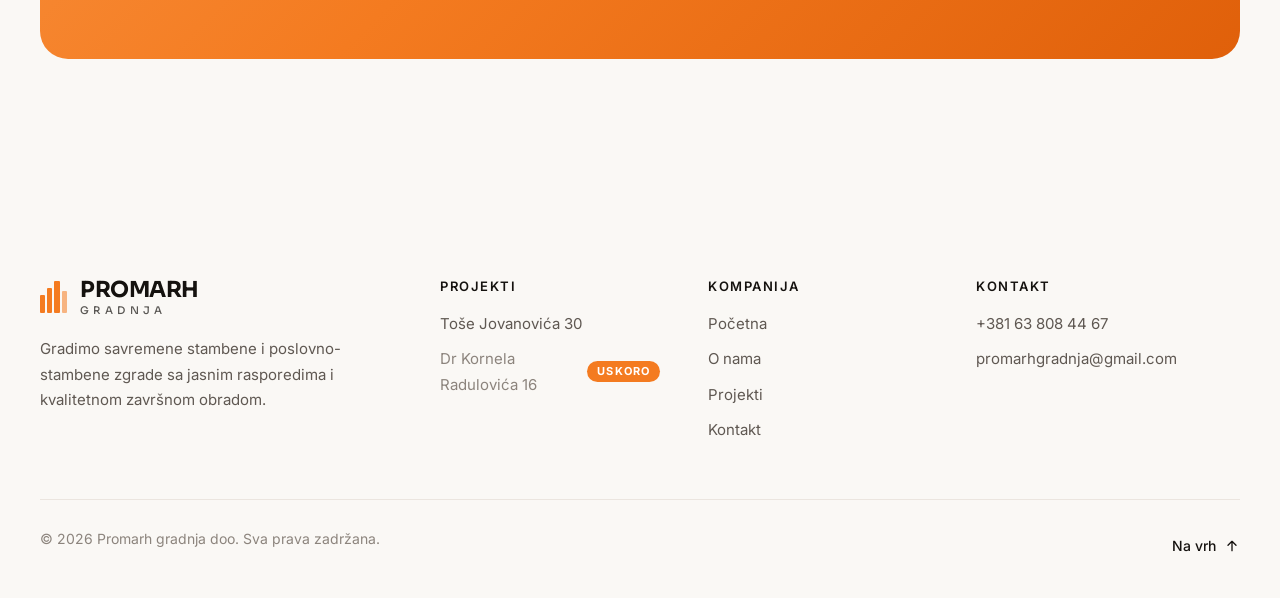
==== commit 3185b6fb: "x" ====
--- a/index.html
+++ b/index.html
@@ -10,7 +10,7 @@
 	<link rel="preconnect" href="https://fonts.googleapis.com">
 	<link rel="preconnect" href="https://fonts.gstatic.com" crossorigin>
 	<link href="https://fonts.googleapis.com/css2?family=Inter:wght@400;500;600&family=Sora:wght@500;600;700&display=swap" rel="stylesheet">
-	<link rel="stylesheet" href="css/style.css?v=28">
+	<link rel="stylesheet" href="css/style.css?v=31">
 </head>
 <body>
 	<a class="skip-link" href="#main">Pređi na sadržaj</a>
@@ -88,7 +88,7 @@
 
 			<div class="container hero-content">
 				<p class="pill reveal"><span class="dot"></span> Kupovina bez posrednika</p>
-				<h1 class="reveal" style="--d:.1s">Gradimo prostore<br>za <em>bolji život.</em></h1>
+				<h1 class="reveal" style="--d:.1s">Gradimo nove<br>domove u<br><em>Zrenjaninu.</em></h1>
 				<p class="hero-lead reveal" style="--d:.2s">Projektujemo i gradimo stambene i poslovno-stambene zgrade sa promišljenim rasporedima, kvalitetnim materijalima i jasnim uslovima kupovine.</p>
 				<div class="hero-actions reveal" style="--d:.3s">
 					<a class="btn btn-accent" href="#projekti">Pogledajte projekte <svg width="18" height="18" aria-hidden="true"><use href="#i-arrow"/></svg></a>
@@ -131,7 +131,7 @@
 				</div>
 
 				<div class="about-media">
-					<figure class="about-img-main reveal"><img style="object-position: 25% center" src="images/tose-jovanovica-30/ulaz.jpg" alt="Toše Jovanovića 30 – ulaz i fasada" width="1536" height="1024" loading="lazy"></figure>
+					<figure class="about-img-main reveal"><img style="object-position: 25% center" src="images/tose-jovanovica-30/ulaz.jpg" alt="Toše Jovanovića 30 – ulaz i fasada" width="1535" height="1024" loading="lazy"></figure>
 					<figure class="about-img-small reveal" style="--d:.15s"><img src="images/EnterijerSlika.jpg" alt="Enterijer – dnevni boravak sa kuhinjom" width="1535" height="1024" loading="lazy"></figure>
 					<blockquote class="about-quote reveal" style="--d:.3s">
 						„Gradimo pažljivo, otvoreno i bez prečica – kao da gradimo za sebe.”
@@ -155,11 +155,12 @@
 					<a class="project-media" href="/tose-jovanovica-30/" tabindex="-1" aria-hidden="true">
 						<img src="images/tose-jovanovica-30/zgrada.jpg" alt="Toše Jovanovića 30 – vizualizacija zgrade" loading="lazy">
 						<span class="project-tag">Aktuelni projekat</span>
+						<span class="project-open">Pogledajte projekat <svg width="16" height="16" aria-hidden="true"><use href="#i-arrow"/></svg></span>
 					</a>
 					<div class="project-body">
 						<span class="project-num">01</span>
 						<p class="project-loc"><svg width="16" height="16" aria-hidden="true"><use href="#i-pin"/></svg> Zrenjanin</p>
-						<h3>Toše Jovanovića&nbsp;30</h3>
+						<h3><a class="project-title-link" href="/tose-jovanovica-30/">Toše Jovanovića&nbsp;30</a></h3>
 						<p>Poslovno-stambeni objekat sa suterenom, visokim prizemljem, spratom i povučenim spratom – osam dvosobnih apartmana sa lođom, tri stana na vrhu zgrade, garaža i lift.</p>
 						<ul class="facts">
 							<li><strong>8</strong> apartmana</li>
@@ -235,7 +236,7 @@
 						</a>
 						<a class="cta-link" href="mailto:promarhgradnja@gmail.com">
 							<span class="cta-icon"><svg width="22" height="22" aria-hidden="true"><use href="#i-mail"/></svg></span>
-							<span><small>Email</small>promarhgradnja@gmail.com</span>
+							<span><small>Email</small>promarhgradnja<wbr>@gmail.com</span>
 						</a>
 					</div>
 				</div>
@@ -284,6 +285,6 @@
 	</footer>
 
 
-	<script src="js/main.js?v=28"></script>
+	<script src="js/main.js?v=31"></script>
 </body>
 </html>
--- a/css/style.css
+++ b/css/style.css
@@ -1680,7 +1680,7 @@
 .hero-slide[style*="zgrada.jpg"] { background-position: center 40%; }
 
 /* Floor picker on the facade photo: show the whole building, never crop */
-.picker-media.picker-media-fit { aspect-ratio: 1568 / 777; }
+.picker-media.picker-media-fit { aspect-ratio: 1576 / 766; }
 
 /* Room-by-room breakdown inside a unit card */
 .apt-spaces { margin-top: 14px; font-size: 14px; }
@@ -1716,7 +1716,7 @@
 .apt-spaces dd { margin: 0; font-weight: 500; color: var(--ink); white-space: nowrap; }
 
 @media (max-width: 600px) {
-	.picker-media.picker-media-fit { aspect-ratio: 1568 / 777; }
+	.picker-media.picker-media-fit { aspect-ratio: 1576 / 766; }
 }
 
 /* "Uskoro" (coming soon) project ---------------------------------------- */
@@ -1807,3 +1807,125 @@
 /* Facade photo in "O projektu" */
 .overview-photo { box-shadow: var(--shadow); }
 .overview-photo img { height: auto; }
+
+/* ==========================================================================
+   Clickable project card + phone polish
+   ========================================================================== */
+
+/* "Pogledajte projekat" pill on the project photo */
+.project-open {
+	position: absolute;
+	right: 20px;
+	bottom: 20px;
+	display: inline-flex;
+	align-items: center;
+	gap: 8px;
+	padding: 12px 18px;
+	border-radius: 999px;
+	background: var(--accent);
+	box-shadow: 0 10px 24px -8px rgba(0, 0, 0, .45);
+	font-size: 14px;
+	font-weight: 600;
+	color: var(--white);
+	transition: background-color .25s, transform .25s var(--ease);
+}
+.project-open svg { transition: transform .25s var(--ease); }
+.project-media:hover .project-open { background: var(--accent-600); }
+.project-media:hover .project-open svg { transform: translateX(3px); }
+
+.project-title-link { color: inherit; transition: color .2s; }
+.project-title-link:hover { color: var(--accent-600); }
+
+/* Tap feedback on touch screens */
+a, button { -webkit-tap-highlight-color: transparent; touch-action: manipulation; }
+.btn:active { transform: scale(.97); }
+.project-media:active img,
+.other-card:active img { transform: scale(1.03); }
+.chip:active,
+.floor-btn:active,
+.contact-card:active,
+.cta-link:active { transform: scale(.98); }
+
+@media (max-width: 600px) {
+	/* Tighter vertical rhythm so pages are shorter to scroll */
+	.section { padding: 64px 0; }
+	.section-head { margin-bottom: 32px; }
+	h2 { font-size: clamp(30px, 8.6vw, 38px); }
+	.eyebrow { margin-bottom: 12px; font-size: 12px; letter-spacing: .12em; }
+
+	/* Home hero */
+	.hero-content { padding-top: 32px; padding-bottom: 28px; }
+	.pill { margin-bottom: 20px; }
+	.hero h1 { margin-bottom: 18px; }
+	.hero-lead { margin-bottom: 26px; font-size: 16px; }
+
+	/* Stats strip */
+	.stat { padding: 22px 14px; }
+	.stat strong { font-size: 34px; }
+
+	/* Project cards: clear tap target, no decorative numbers */
+	.project-num { display: none; }
+	.project-media { border-radius: var(--radius); aspect-ratio: 4 / 3.2; }
+	.project-tag { top: 14px; left: 14px; padding: 7px 12px; font-size: 12px; }
+	.project-open { right: 14px; bottom: 14px; padding: 11px 16px; font-size: 13.5px; }
+	.project-body h3 { font-size: 30px; margin-bottom: 12px; }
+	.project-body > p { font-size: 15.5px; }
+	.facts { margin: 20px 0 24px; gap: 6px; }
+	.facts li { padding: 7px 12px; font-size: 13px; }
+	.project-body .btn { width: 100%; }
+	.project + .project { margin-top: 56px; }
+
+	/* About */
+	.about-grid { gap: 40px; }
+	.about-quote { font-size: 16px; padding: 22px 24px; }
+
+	/* Steps */
+	.step { padding: 26px 22px; }
+	.step-icon { width: 44px; height: 44px; margin-bottom: 20px; }
+	.step h3 { font-size: 21px; }
+	.steps { gap: 12px; }
+
+	/* Orange contact card */
+	.cta-card { padding: 32px 20px; border-radius: var(--radius); gap: 24px; }
+	.cta-copy p { font-size: 16px; }
+	.cta-link { gap: 12px; padding: 12px 14px 12px 12px; font-size: 16px; overflow-wrap: normal; }
+	.cta-icon { width: 42px; height: 42px; border-radius: 12px; }
+
+	/* Contact page cards */
+	.contact-card { font-size: 16px; padding: 12px 14px 12px 12px; gap: 12px; overflow-wrap: normal; }
+	.contact-icon { width: 42px; height: 42px; }
+	.form-card { padding: 26px 20px; border-radius: var(--radius); }
+	.map-wrap { height: 320px; border-radius: var(--radius); }
+
+	/* Building page hero */
+	.page-hero { padding-bottom: 32px; }
+	.page-hero h1 { font-size: clamp(38px, 11vw, 52px); margin-bottom: 18px; }
+	.hero-card { padding: 16px 20px; }
+	.hero-card strong { font-size: 22px; }
+	.breadcrumb { margin-bottom: 16px; }
+
+	/* Specs table: label and value on one row */
+	.spec-list div { flex-direction: row; align-items: baseline; gap: 16px; padding: 12px 0; font-size: 14.5px; }
+	.spec-list dt { flex: 0 0 38%; }
+	.spec-list dd { flex: 1; text-align: left; }
+
+	/* Floor picker + unit list */
+	.picker-media { border-radius: var(--radius); }
+	.picker-hint { left: 10px; bottom: 10px; padding: 6px 11px; font-size: 12px; }
+	.floor-btn { padding: 13px 14px; }
+	.apt-controls { gap: 14px; margin-bottom: 20px; padding-bottom: 18px; }
+
+	/* "Uskoro" cards: keep the big word clear of the title */
+	.other-soon .soon-panel { align-items: start; padding-top: 34px; }
+	.other-soon .soon-panel span { font-size: 44px; }
+	.other-card,
+	.other-card:only-child { min-height: 240px; padding: 22px; border-radius: var(--radius); }
+	.other-card h3 { font-size: 26px; }
+
+	/* Footer: bigger tap targets */
+	.site-footer { padding-top: 56px; }
+	.footer-col li + li { margin-top: 0; }
+	.footer-col a,
+	.footer-col .soon-item { display: inline-flex; padding: 7px 0; }
+	.footer-bottom { gap: 8px; }
+}
